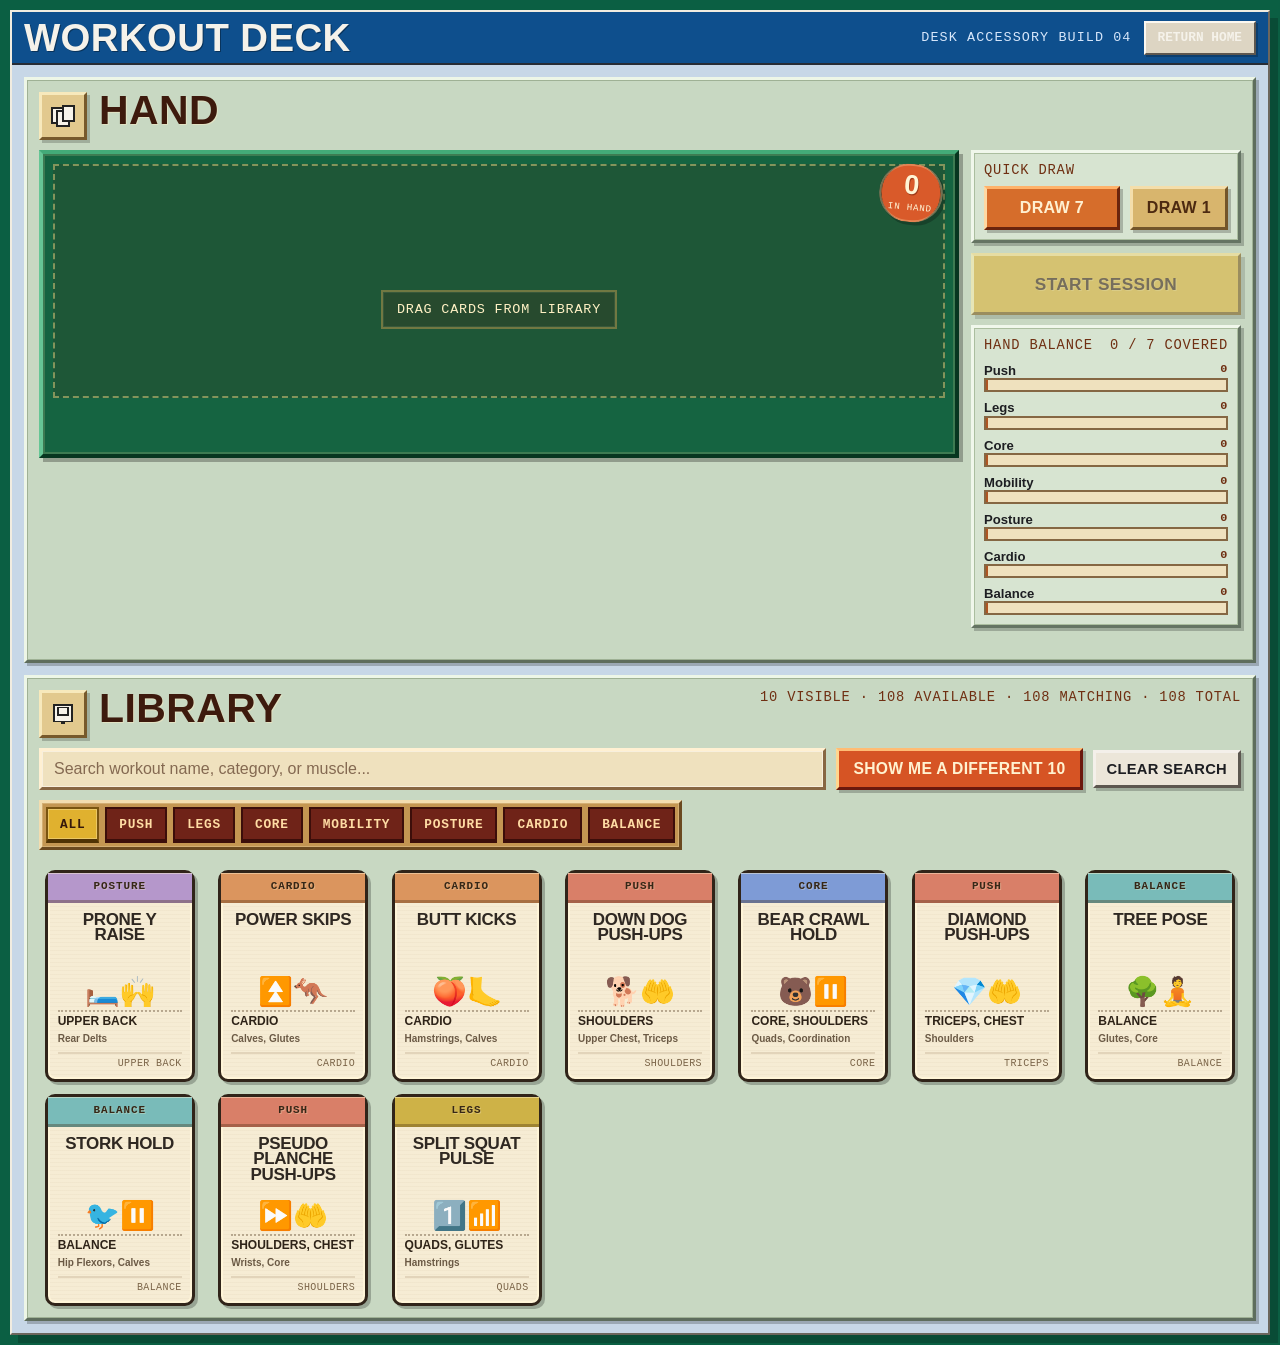
==== index.html @ 5cf84eaf "Uploading progress" ====
<!DOCTYPE html>
<html lang="en">
<head>
<meta charset="UTF-8" />
<meta name="viewport" content="width=device-width, initial-scale=1.0" />
<title>Workout Deck</title>
<link rel="stylesheet" href="styles.css">
</head>
<body>
<div class="app">
  <div class="window">
    <div class="titlebar">
      <div class="title-left">
        <h1>Workout Deck</h1>
      </div>
        <div class="title-right">
        <div class="title-note">desk accessory build 04</div>
        <button id="homeBtn" class="home-btn" type="button">Return home</button>
      </div>
    </div>

    <div class="window-body">
      <section id="builderScreen" class="screen active">
        <div class="stack">
          <div class="panel pad">
            <div class="section-head">
              <div class="header-cluster">
                <div class="icon-tile" aria-hidden="true">
                  <svg viewBox="0 0 32 32">
                    <rect x="4" y="7" width="12" height="16" fill="#f7f3ea" stroke="#222" stroke-width="2"/>
                    <rect x="10" y="11" width="12" height="16" fill="#f7f3ea" stroke="#222" stroke-width="2"/>
                    <rect x="16" y="5" width="12" height="16" fill="#f7f3ea" stroke="#222" stroke-width="2"/>
                  </svg>
                </div>
                <div>
                  <h2 class="section-title">Hand</h2>
                </div>
              </div>
            </div>
            <div class="deck-top-layout">
              <div class="deck-stage" id="deckDropZone">
                <div id="handCountBubble" class="hand-count-bubble" aria-live="polite">
                  <span id="deckMetaChip" class="hand-count-num">0</span>
                  <span class="hand-count-label">In hand</span>
                </div>
                <div class="deck-surface" id="deckSurface"></div>
                <button id="clearDeckBtn" class="classic-btn btn-muted deck-clear-btn">Clear hand</button>
              </div>
              <div class="deck-side">
                <div class="mini-panel">
                  <div class="mono">Quick draw</div>
                  <div class="control-row" style="align-items:stretch">
                    <button id="drawSevenBtn" class="classic-btn btn-random" style="flex:1">Draw 7</button>
                    <button id="drawOneBtn" class="classic-btn btn-alt">Draw 1</button>
                  </div>
                </div>
                <button id="startWorkoutBtn" class="classic-btn btn-start btn-primary-cta">Start session</button>
                <div class="mini-panel balance-panel">
                  <div class="balance-title-row">
                    <div class="mono">Hand balance</div>
                    <div id="handBalanceMeta" class="mono">0 muscles</div>
                  </div>
                  <div id="handBalanceList" class="balance-mini-list"></div>
                </div>
              </div>
            </div>
          </div>
          <div class="panel pad">
            <div class="library-top">
              <div class="section-head">
                <div class="header-cluster">
                  <div class="icon-tile" aria-hidden="true">
                    <svg viewBox="0 0 32 32">
                      <rect x="6" y="6" width="20" height="18" fill="#f7f3ea" stroke="#222" stroke-width="2"/>
                      <rect x="11" y="9" width="10" height="8" fill="none" stroke="#222" stroke-width="2"/>
                      <rect x="14" y="24" width="4" height="3" fill="#222"/>
                    </svg>
                  </div>
                  <div>
                    <h2 class="section-title">Library</h2>
                  </div>
                </div>
                <div class="mono" id="libraryMeta">10 visible · 0 matching · 0 total</div>
              </div>
              <div class="library-controls">
                <div class="search-wrap">
                  <input id="searchInput" class="search-input" type="text" list="librarySuggestions" placeholder="Search workout name, category, or muscle..." />
                  <datalist id="librarySuggestions"></datalist>
                </div>
                <button id="differentTenBtn" class="classic-btn btn-small btn-feature">Show me a different 10</button>
                <button id="clearSearchBtn" class="classic-btn btn-small">Clear search</button>
              </div>
              <div class="filter-strip" id="filterStrip"></div>
              <div id="libraryGrid" class="library-grid"></div>
            </div>
          </div>
        </div>
      </section>

      <section id="workoutScreen" class="screen">
        <div class="workout-grid">
          <div class="workout-top">
            <div class="panel pad timer-panel">
              <div class="mono">Current exercise</div>
              <div id="exerciseTimer" class="big-timer">00:00</div>
              <div id="totalTimerLine" class="small-timer">00:00 + 00:00 = 00:00</div>
            </div>

            <div class="panel pad state-panel">
              <div class="icon-tile" aria-hidden="true">
                <svg viewBox="0 0 32 32">
                  <rect x="3" y="8" width="12" height="16" fill="#f7f3ea" stroke="#222" stroke-width="2"/>
                  <rect x="10" y="6" width="12" height="16" fill="#f7f3ea" stroke="#222" stroke-width="2"/>
                  <rect x="17" y="10" width="12" height="16" fill="#f7f3ea" stroke="#222" stroke-width="2"/>
                </svg>
              </div>
              <div>
                <div class="mono">Table state</div>
                <h2 class="state-title">Watch the hand shrink as you work through it.</h2>
                <div class="copy">Done cards move to the completed pile. Skipped cards stay out of the muscle totals.</div>
              </div>
            </div>

          </div>

          <div class="workout-main">
            <div class="panel pile-box">
              <div>
                <div class="pile-title">Remaining pile</div>
                <div id="remainingMeta" class="pile-sub">0 cards left</div>
              </div>
              <div id="remainingPile" class="mini-pile"></div>
              <div id="remainingList" class="list-note"></div>
            </div>

            <div class="active-shell">
              <div class="active-top">
                <div>
                  <div class="mono" id="cardPosition">Card 1 of 1</div>
                  <h2>In play</h2>
                  <div id="workoutStateCopy" class="copy">Big card front and center, like a card table.</div>
                </div>
                <div class="card-counter" id="workoutStateChip">Running</div>
              </div>
              <div class="active-center" id="activeCardSlot"></div>
              <div class="active-bottom">
                <div class="active-details">
                  <div class="active-detail-card">
                    <div class="active-detail-label">How to do it</div>
                    <div class="active-detail-copy" id="activeHowTo">Use Done when you finish the exercise.</div>
                  </div>
                  <div class="active-detail-card">
                    <div class="active-detail-label">Tip</div>
                    <div class="active-detail-copy" id="activeTip">Skip leaves it out of the final muscle totals.</div>
                  </div>
                </div>
                <div class="active-actions">
                  <div class="auto-panel">
                    <div id="autoCountdown" class="auto-countdown">01:00</div>
                    <button id="autoToggleBtn" class="classic-btn auto-toggle-btn" type="button">Auto off</button>
                    <div class="auto-row">
                      <button id="auto1Btn" class="classic-btn auto-minute-btn" type="button">1 min</button>
                      <button id="auto2Btn" class="classic-btn auto-minute-btn" type="button">2 min</button>
                      <button id="auto3Btn" class="classic-btn auto-minute-btn" type="button">3 min</button>
                    </div>
                    <button id="autoAdd30Btn" class="classic-btn auto-add-btn" type="button">Add 30s</button>
                    <div id="autoMeta" class="auto-meta">Auto off</div>
                  </div>
                  <button id="pauseBtn" class="classic-btn pause-btn" type="button" aria-pressed="true">
                    <span class="pause-switch">
                      <span class="pause-side pause-side-off">Paused</span>
                      <span class="pause-thumb"></span>
                      <span class="pause-side pause-side-on">Playing</span>
                    </span>
                  </button>
                  <button id="doneBtn" class="classic-btn done-btn">Done with this card</button>
                  <div class="active-funfact" id="activeFunFactWrap">
                    <div class="active-funfact-label" id="activeFunFactLabel">Fun fact</div>
                    <div class="active-funfact-copy" id="activeFunFact">A fun fact will show here while a card is active.</div>
                  </div>
                </div>
              </div>
            </div>

            <div class="panel pile-box">
              <div>
                <div class="pile-title">Completed pile</div>
                <div id="doneMeta" class="pile-sub">0 done · 0 skipped</div>
              </div>
              <div id="donePile" class="mini-pile"></div>
              <div id="doneList" class="list-note">Nothing done yet.</div>
            </div>
          </div>

          <div class="workout-bottom">
            <div class="utility-actions">
              <button id="prevBtn" class="classic-btn btn-alt">Previous</button>
              <button id="skipBtn" class="classic-btn btn-alt">Skip this card</button>
            </div>
            <div class="finish-actions">
              <button id="finishBtn" class="classic-btn btn-clear">Finish workout</button>
              <button id="backToDeckBtn" class="classic-btn">Back to hand</button>
            </div>
          </div>
        </div>
      </section>

      <section id="summaryScreen" class="screen">
        <div class="summary-grid">
          <div class="summary-top">
            <div class="summary-felt">
              <div class="pile-title" style="color:#eef5ef">Session hand</div>
              <div id="summaryFan" class="summary-fan"></div>
            </div>
            <div class="stat-stack">
              <div class="stat-box"><div class="stat-label">Total elapsed</div><div id="summaryTime" class="stat-value">00:00</div></div>
              <div class="stat-box"><div class="stat-label">Completed</div><div id="summaryCompleted" class="stat-value">0</div></div>
              <div class="stat-box"><div class="stat-label">Skipped</div><div id="summarySkipped" class="stat-value">0</div></div>
              <button id="backToBuilderBtn" class="classic-btn btn-start">Back to hand builder</button>
            </div>
          </div>

          <div class="summary-bottom">
            <div class="panel pad">
              <div class="section-head">
                <div class="header-cluster">
                  <div class="icon-tile" aria-hidden="true">
                    <svg viewBox="0 0 32 32">
                      <rect x="6" y="7" width="20" height="18" fill="#f7f3ea" stroke="#222" stroke-width="2"/>
                      <rect x="13" y="5" width="6" height="2" fill="#222"/>
                      <circle cx="16" cy="16" r="5" fill="none" stroke="#222" stroke-width="2"/>
                      <line x1="16" y1="16" x2="16" y2="12" stroke="#222" stroke-width="2"/>
                      <line x1="16" y1="16" x2="19" y2="18" stroke="#222" stroke-width="2"/>
                    </svg>
                  </div>
                  <div>
                    <h2 class="section-title" style="font-size:2.2rem">Muscles worked</h2>
                    <div class="copy">Counted from the cards you marked Done.</div>
                  </div>
                </div>
              </div>
              <div id="barList" class="bar-list"></div>
            </div>

            <div class="panel pad">
              <div class="section-head">
                <div>
                  <h2 class="section-title" style="font-size:2.1rem">Next time</h2>
                  <div class="copy">A quick read on what got the most attention and what was neglected.</div>
                </div>
              </div>
              <div id="summaryExerciseList" class="summary-exercise-list"></div>
              <div class="rec-list">
                <div class="rec-card" id="mostWorkedCard"></div>
                <div class="rec-card" id="nextTimeCard"></div>
                <div class="rec-card" id="notesCard"></div>
              </div>
            </div>
          </div>
        </div>
      </section>
    </div>
  </div>
</div>

<div id="infoPopup" class="info-popup hidden" aria-hidden="true">
  <div class="card-info-head">
    <div id="infoPopupTitle" class="card-info-title">Exercise note</div>
    <div id="infoPopupHide" class="classic-btn btn-muted card-info-hide" role="button" tabindex="0">Hide</div>
  </div>
  <div class="card-info-section">
    <div class="card-info-label">How to do it</div>
    <div id="infoPopupHowTo" class="card-info-copy"></div>
  </div>
  <div class="card-info-section">
    <div class="card-info-label">Tip</div>
    <div id="infoPopupTip" class="card-info-copy"></div>
  </div>
  <div class="card-info-section">
    <div class="card-info-label">Couplet</div>
    <div id="infoPopupCouplet" class="card-info-copy card-info-couplet"></div>
  </div>
</div>

<script src="exercises.js"></script>
<script src="app.js"></script>
</body>
</html>
---- styles.css ----
:root{
  --desk:#0b5f43;
  --window:#c7d7e7;
  --window-dark:#9caec0;
  --panel:#d8e4d4;
  --paper:#f3eedf;
  --ink:#1d1e22;
  --muted:#4f4a43;
  --line:#736d63;
  --shadow:#2f2b26;
  --felt:#167446;
  --felt-dark:#0f5935;
  --push:#d97f68;
  --legs:#ceb247;
  --core:#7e9bd6;
  --mobility:#8bbf82;
  --posture:#b597cb;
  --cardio:#db955e;
  --balance:#79bbb9;
  --good:#aac79d;
  --warn:#d8c95c;
  --danger:#c99e92;
  --soft:#d4c8b2;
  --tile:#c3bcad;
  --display:"Impact","Haettenschweiler","Arial Narrow Bold","Arial Black",sans-serif;
  --body:"Tahoma","MS Sans Serif","Geneva","Verdana",sans-serif;
  --mono:"Courier New","Lucida Console","Monaco",monospace;
}
*{box-sizing:border-box}
html,body{height:100%}
body{
  margin:0;
  color:var(--ink);
  font-family:var(--body);
  background-color:var(--desk);
}
button,input{font:inherit;color:inherit}
button{cursor:pointer}
.app{padding:10px;min-height:100%}
.window{
  min-height:calc(100vh - 20px);
  background:var(--window);
  border:2px solid;
  border-color:#f1ece0 #6c665d #6c665d #f1ece0;
  box-shadow:8px 8px 0 rgba(0,0,0,.2), inset 0 0 0 1px #a09889;
  display:flex;flex-direction:column;
}
.window.is-paused-tone{
  filter:saturate(.55) brightness(.93);
}
.titlebar{
  min-height:52px;
  background:#0e4f8d;
  color:#f5f2ea;
  border-bottom:2px solid #272c35;
  display:flex;align-items:center;justify-content:space-between;gap:14px;
  padding:8px 12px;
}
.title-left,.title-right{display:flex;align-items:center;gap:12px;min-width:0}
.titlebar h1{
  margin:0;
  font-family:var(--display);
  font-size:clamp(1.9rem,3vw,2.45rem);
  letter-spacing:.01em;
  line-height:.92;
  text-transform:uppercase;
  text-shadow:1px 1px 0 rgba(0,0,0,.35);
}
.title-note{
  font-family:var(--mono);
  color:#d7e7fb;
  font-size:.84rem;
  letter-spacing:.08em;
  white-space:nowrap;
  text-transform:uppercase;
}
.home-btn{
  min-height:34px;
  padding:6px 12px;
  background:#ddd5c3;
  border:2px solid;
  border-color:#fbf8f1 #5d574f #5d574f #fbf8f1;
  box-shadow:2px 2px 0 rgba(0,0,0,.22);
  font-family:var(--mono);
  text-transform:uppercase;
  font-size:.8rem;
  font-weight:700;
  border-radius:0;
}
.home-btn:hover{transform:translate(-1px,-1px)}
.window-body{
  flex:1;
  overflow:auto;
  overflow-x:hidden;
  padding:12px;
  background:var(--window);
}
.screen{display:none}
.screen.active{display:block}
.panel{
  background:var(--panel);
  border:2px solid;
  border-color:#f2eee6 #817a70 #817a70 #f2eee6;
  box-shadow:2px 2px 0 rgba(0,0,0,.14), inset 0 0 0 1px #cbc3b3;
}
.pad{padding:12px}
.stack{display:grid;gap:12px}
.section-head{display:flex;justify-content:space-between;align-items:flex-start;gap:10px;flex-wrap:wrap}
.header-cluster{display:flex;gap:12px;align-items:flex-start}
.icon-tile{
  width:48px;height:48px;flex:0 0 48px;background:var(--tile);
  border:2px solid;border-color:#f4f0ea #6a645b #6a645b #f4f0ea;
  box-shadow:2px 2px 0 rgba(0,0,0,.14);display:grid;place-items:center
}
.icon-tile svg{width:30px;height:30px;shape-rendering:crispEdges}
.section-title{
  margin:0;
  font-family:var(--display);
  font-size:clamp(2rem,3.2vw,3rem);
  letter-spacing:.01em;
  line-height:.92;
  text-transform:uppercase;
}
.copy{color:var(--muted);line-height:1.35}
.mono{font-family:var(--mono);text-transform:uppercase;letter-spacing:.06em;font-size:.86rem;color:#4d4941}
.status-row{display:flex;gap:8px;flex-wrap:wrap}
.status-chip{
  background:#eee7d9;
  border:2px solid #7f786d;
  padding:4px 9px;
  font-family:var(--mono);
  font-size:.8rem;
  text-transform:uppercase
}
.deck-top-layout{display:grid;grid-template-columns:minmax(0,1fr) 270px;gap:12px;align-items:start;margin-top:10px}
.deck-stage{
  background:var(--felt);
  border:2px solid #0e663c;
  min-height:304px;
  padding:10px 10px 56px;
  position:relative;
  overflow:hidden;
  box-shadow:inset 0 0 0 2px rgba(0,0,0,.14);
}
.deck-surface{position:relative;min-height:234px;height:234px}
.hand-count-bubble{
  position:absolute;
  top:10px;
  right:12px;
  z-index:18;
  min-width:58px;
  min-height:58px;
  padding:8px 10px;
  display:grid;
  place-items:center;
  border-radius:999px;
  background:
    radial-gradient(circle at center, #d95a2a 0 68%, transparent 69%),
    conic-gradient(#ffe38d calc(var(--fill, 0) * 1turn), rgba(101,25,21,.36) 0);
  box-shadow:3px 3px 0 rgba(0,0,0,.24), inset 0 0 0 2px rgba(255,239,191,.28);
  color:#fff4d5;
  text-align:center;
  transform:rotate(5deg);
}
.hand-count-num{
  display:block;
  font-family:var(--display);
  font-size:1.7rem;
  line-height:.9;
  font-weight:900;
  text-shadow:1px 1px 0 rgba(88,21,7,.45);
}
.hand-count-label{
  display:block;
  margin-top:2px;
  font-family:var(--mono);
  font-size:.58rem;
  line-height:1.05;
  letter-spacing:.08em;
  text-transform:uppercase;
}
.deck-clear-btn{
  position:absolute;
  left:10px;
  bottom:10px;
  z-index:20;
  min-height:28px;
  padding:5px 8px;
  font-size:.74rem;
}
.deck-empty{
  position:absolute;inset:0;display:grid;place-items:center;text-align:center;
  color:#eef6ef;background:rgba(255,255,255,.05);border:2px dashed rgba(255,255,255,.25)
}
.deck-empty-copy{
  margin-top:56px;
  padding:10px 14px;
  font-family:var(--mono);
  font-size:.84rem;
  letter-spacing:.06em;
  text-transform:uppercase;
  color:#fff1c5;
  background:rgba(72,31,15,.22);
  border:2px solid rgba(255,207,107,.34);
  box-shadow:inset 0 0 0 1px rgba(255,244,205,.08);
}
.deck-side{
  display:grid;
  gap:10px;
  align-content:start;
  min-height:220px;
  grid-template-rows:auto auto auto 1fr auto;
}
.mini-panel{
  background:#e8e1d3;
  border:2px solid;
  border-color:#f2efe8 #8b857b #8b857b #f2efe8;
  padding:10px;
  display:grid;
  gap:8px
}
.control-row{display:flex;gap:10px;align-items:center;flex-wrap:wrap}
.input-number,.search-input{
  min-height:42px;
  background:#f1ece0;
  border:2px solid #91897b;
  box-shadow:inset 1px 1px 0 rgba(255,255,255,.9);
  padding:9px 12px;
  border-radius:0;
}
.input-number{width:82px;text-align:center;font-size:1.5rem;font-weight:900}
.search-input{width:100%}
.classic-btn{
  min-height:42px;
  padding:10px 14px;
  background:#ece6d9;
  border:2px solid;
  border-color:#f4f0ea #5c574f #5c574f #f4f0ea;
  border-radius:0;
  box-shadow:2px 2px 0 rgba(0,0,0,.18);
  font-weight:800;
  text-transform:uppercase;
  letter-spacing:.02em;
}
.classic-btn:hover{transform:translate(-1px,-1px);box-shadow:3px 3px 0 rgba(0,0,0,.2)}
.classic-btn:active{transform:translate(1px,1px);box-shadow:1px 1px 0 rgba(0,0,0,.14)}
.classic-btn:disabled{opacity:.55;cursor:not-allowed;transform:none;box-shadow:2px 2px 0 rgba(0,0,0,.12)}
.btn-random{background:var(--warn)}
.btn-clear{background:var(--danger)}
.btn-start{background:var(--good)}
.btn-alt{background:#efe8d8}
.btn-small{min-height:36px;padding:8px 11px;font-size:.92rem}
.btn-primary-cta{
  background:#c8da84;
  box-shadow:4px 4px 0 rgba(0,0,0,.24);
  font-size:1.08rem;
  min-height:62px;
  padding:14px 16px;
}
.btn-primary-cta:hover{box-shadow:5px 5px 0 rgba(0,0,0,.26)}
.btn-muted{
  background:#ddd6c7;
  color:#4f4a43;
  box-shadow:1px 1px 0 rgba(0,0,0,.12);
  min-height:34px;
  padding:7px 10px;
  font-size:.82rem;
  justify-self:start;
}
.btn-muted:hover{box-shadow:2px 2px 0 rgba(0,0,0,.16)}
.btn-feature{
  background:#d8c95c;
  box-shadow:3px 3px 0 rgba(0,0,0,.2);
  font-size:.98rem;
  padding:9px 14px;
}
.btn-feature:hover{box-shadow:4px 4px 0 rgba(0,0,0,.22)}
.micro-note{padding:10px;background:#efe8da;border:2px dashed #8a8478;line-height:1.4;font-size:.92rem}
.balance-panel{gap:10px}
.balance-title-row{
  display:flex;
  justify-content:space-between;
  align-items:baseline;
  gap:8px;
}
.balance-mini-list{display:grid;gap:8px}
.balance-mini-row{display:grid;gap:3px}
.balance-mini-head{
  display:flex;
  justify-content:space-between;
  gap:8px;
  font-size:.82rem;
  font-weight:800;
  line-height:1.15;
}
.balance-mini-row.balance-active .balance-mini-head{color:#1f4e8c}
.balance-mini-row.balance-active .balance-mini-track{
  box-shadow:inset 0 0 0 1px rgba(255,255,255,.35), 0 0 0 2px rgba(122,164,219,.35);
}
.balance-mini-btn{
  all:unset;
  display:block;
  cursor:pointer;
}
.balance-mini-btn:focus-visible{
  outline:2px dashed #222;
  outline-offset:3px;
}
.balance-mini-head .mono{font-size:.74rem}
.balance-mini-track{
  height:14px;
  background:#efe8db;
  border:2px solid #757067;
  overflow:hidden;
}
.balance-mini-fill{
  height:100%;
  background:#7aa4db;
  border-right:2px solid rgba(0,0,0,.2);
}
.balance-empty{
  background:#efe8da;
  border:2px dashed #8d877d;
  padding:10px;
  line-height:1.35;
  font-size:.88rem;
}
.library-top{display:grid;gap:10px}
.library-controls{display:grid;grid-template-columns:minmax(240px,1fr) auto auto;gap:10px;align-items:center}
.filter-strip{
  display:inline-flex;
  gap:6px;
  flex-wrap:wrap;
  padding:4px;
  background:#d6cfbf;
  border:2px solid;
  border-color:#f2eee6 #817a70 #817a70 #f2eee6;
  align-self:flex-start;
  justify-self:start;
  width:fit-content;
  max-width:100%;
}
.filter-chip{
  min-height:34px;
  border:1px solid #6d675e;
  border-bottom-width:3px;
  background:#c9c1b0;
  padding:6px 12px 5px;
  border-radius:0;
  font-weight:800;
  font-family:var(--mono);
  font-size:.8rem;
  letter-spacing:.06em;
  text-transform:uppercase;
  box-shadow:none;
}
.filter-chip:hover{
  background:#d6cebd;
  transform:translateY(-1px);
}
.filter-chip.active{
  background:#f0e26a;
  border-color:#5c564d;
  border-bottom-color:#2d2a25;
  box-shadow:inset 0 0 0 1px rgba(255,255,255,.28);
}
.library-grid{margin-top:10px;display:grid;grid-template-columns:repeat(auto-fit,minmax(150px,1fr));gap:12px;justify-items:center;align-items:start}
.card-button{all:unset;display:block;cursor:pointer;touch-action:none;user-select:none;-webkit-user-select:none}
.card-button:focus-visible,.deck-card:focus-visible{outline:3px dashed #222;outline-offset:3px}
.card-wrap{position:relative;width:150px;min-width:150px}
.card{
  width:150px;
  height:212px;
  border:3px solid #302419;
  border-radius:10px;
  background:#f6ecd4;
  background-image:
    linear-gradient(to bottom, rgba(255,255,255,.3), rgba(255,255,255,0) 28px),
    repeating-linear-gradient(0deg, rgba(120,82,36,.035), rgba(120,82,36,.035) 1px, transparent 1px, transparent 4px);
  overflow:visible;
  box-shadow:4px 4px 0 rgba(0,0,0,.24), inset 0 0 0 2px #fff6df, inset 0 -10px 0 rgba(145,109,52,.05);
  display:flex;
  flex-direction:column;
  position:relative;
  pointer-events:none;
}
.card.large{width:188px;height:272px}
.deck-card .card-remove-toggle,
.deck-card .card-info-toggle,
.card-button .card-info-toggle,
.card-button .card-add-toggle{
  opacity:0;
  visibility:hidden;
  transition:opacity .12s ease;
}
.deck-card.is-focused .card-remove-toggle,
.deck-card.is-focused .card-info-toggle,
.card-button.is-focused .card-info-toggle,
.card-button.is-focused .card-add-toggle{
  opacity:1;
  visibility:visible;
}
.card-button.is-focused .card{
  box-shadow:0 0 0 3px rgba(240,226,106,.7), 6px 6px 0 rgba(0,0,0,.26), inset 0 0 0 2px #f8f3e8;
}
.card-remove-toggle{
  position:absolute;
  top:6px;
  left:6px;
  width:22px;
  height:22px;
  border:2px solid #6c2317;
  background:#d86539;
  box-shadow:2px 2px 0 rgba(0,0,0,.2);
  font-family:var(--mono);
  font-size:12px;
  font-weight:700;
  line-height:1;
  display:grid;
  place-items:center;
  z-index:4;
  pointer-events:auto;
  cursor:pointer;
}
.card.large .card-remove-toggle{
  width:26px;
  height:26px;
  font-size:14px;
}
.card-remove-toggle:hover{background:#e17345}
.card-info-toggle{
  position:absolute;
  top:6px;
  right:6px;
  width:22px;
  height:22px;
  border:2px solid #78510f;
  background:#e4b94d;
  box-shadow:2px 2px 0 rgba(0,0,0,.2);
  font-family:var(--mono);
  font-size:12px;
  font-weight:700;
  line-height:1;
  display:grid;
  place-items:center;
  z-index:4;
  pointer-events:auto;
  cursor:help;
}
.card.large .card-info-toggle{
  width:26px;
  height:26px;
  font-size:14px;
}
.card-info-toggle:hover{background:#efc863}
.card-add-toggle{
  position:absolute;
  left:50%;
  top:50%;
  width:60px;
  height:60px;
  border:3px solid #6c2317;
  background:#d65424;
  color:#fff1d4;
  box-shadow:4px 4px 0 rgba(0,0,0,.24);
  transform:translate(-50%,-50%);
  font-family:var(--display);
  font-size:34px;
  font-weight:900;
  line-height:1;
  display:grid;
  place-items:center;
  z-index:4;
  pointer-events:auto;
  cursor:pointer;
}
.card-add-toggle:hover{background:#e2612d}
.card.large .card-add-toggle{
  width:72px;
  height:72px;
  font-size:40px;
}
.card-info-head{
  display:flex;
  justify-content:space-between;
  align-items:center;
  gap:8px;
}
.card-info-title{
  font-family:var(--mono);
  font-size:11px;
  font-weight:700;
  text-transform:uppercase;
  letter-spacing:.06em;
}
.card.large .card-info-title{font-size:12px}
.card-info-hide{
  min-height:24px;
  padding:4px 7px;
  font-size:.74rem;
}
.info-popup{
  position:fixed;
  width:min(320px, calc(100vw - 24px));
  max-height:min(420px, calc(100vh - 24px));
  background:#f2ecde;
  border:2px solid #5f584e;
  box-shadow:5px 5px 0 rgba(0,0,0,.26);
  padding:12px;
  z-index:80;
  display:grid;
  gap:8px;
  overflow:auto;
}
.info-popup.hidden{display:none}
.card-info-section{display:grid;gap:2px}
.card-info-label{
  font-family:var(--mono);
  font-size:10px;
  text-transform:uppercase;
  color:#5a544b;
}
.card-info-copy{
  font-size:11px;
  line-height:1.3;
  color:#2d2a25;
}
.card.large .card-info-copy{font-size:12px}
.card-info-couplet{
  margin-top:auto;
  padding-top:4px;
  border-top:2px dotted #8a8175;
  font-size:11px;
  line-height:1.3;
  font-style:italic;
}
.card.large .card-info-couplet{font-size:12px}
.card .topband{
  height:30px;
  padding:0 34px;
  display:flex;
  align-items:center;
  justify-content:center;
  background:var(--accent);
  border-bottom:3px solid rgba(65,40,14,.34);
  box-shadow:inset 0 1px 0 rgba(255,245,212,.45);
}
.card.large .topband{height:34px;padding-right:42px;padding-left:42px}
.card .topband-label{
  display:block;
  max-width:100%;
  overflow:hidden;
  text-overflow:ellipsis;
  white-space:nowrap;
  text-align:center;
  font-family:var(--mono);
  font-size:11px;
  text-transform:uppercase;
  font-weight:700;
  letter-spacing:.08em;
  line-height:1;
  color:#362717;
  text-shadow:1px 1px 0 rgba(255,242,205,.3);
}
.card.large .topband-label{
  font-size:13px;
  letter-spacing:.09em;
}
.card .body{
  flex:1;
  padding:9px 10px 10px;
  display:flex;
  flex-direction:column;
  gap:4px;
}
.card .card-icon{
  align-self:center;
  display:block;
  margin-top:0;
  font-size:28px;
  line-height:1;
  text-align:center;
}
.card.large .card-icon{
  font-size:34px;
}
.card .name{
  font-family:var(--display);
  font-weight:900;
  letter-spacing:-.02em;
  line-height:.9;
  font-size:17px;
  min-height:62px;
  color:#2f2822;
  text-align:center;
  text-transform:uppercase
}
.card.large .name{font-size:1.92rem;min-height:102px}
.card .muscle-groups{
  display:grid;
  gap:5px;
  padding-top:3px;
  border-top:2px dotted rgba(110,88,63,.45);
}
.card .primary-muscles{
  font-size:12px;
  font-weight:900;
  line-height:1.12;
  color:#2e2318;
  text-transform:uppercase;
}
.card .secondary-muscles{
  font-size:10px;
  font-weight:700;
  line-height:1.22;
  color:#6b5a45;
}
.card.large .muscle-groups{gap:8px}
.card.large .primary-muscles{font-size:15px}
.card.large .secondary-muscles{font-size:12px}
.card .footer-note{
  margin-top:auto;
  display:flex;
  justify-content:flex-end;
  align-items:flex-end;
  gap:8px;
  padding-top:4px;
  border-top:2px solid rgba(120,91,49,.16);
}
.card .footer-note .tiny{
  font-family:var(--mono);
  font-size:10px;
  color:#7a6448;
  letter-spacing:.04em;
  text-transform:uppercase;
}
.card-button:hover .card{transform:translate(-1px,-1px)}
.card-button.in-deck .card{box-shadow:0 0 0 3px rgba(240,226,106,.55),4px 4px 0 rgba(0,0,0,.24)}
.card-button.dragging{opacity:.55}
[data-category="push"]{--accent:var(--push)}
[data-category="legs"]{--accent:var(--legs)}
[data-category="core"]{--accent:var(--core)}
[data-category="mobility"]{--accent:var(--mobility)}
[data-category="posture"]{--accent:var(--posture)}
[data-category="cardio"]{--accent:var(--cardio)}
[data-category="balance"]{--accent:var(--balance)}
.deck-card{all:unset;position:absolute;top:8px;cursor:grab;display:block;transform-origin:top left;touch-action:none;user-select:none;-webkit-user-select:none}
.deck-card.is-focused .card{
  box-shadow:0 0 0 3px rgba(240,226,106,.7), 6px 6px 0 rgba(0,0,0,.26), inset 0 0 0 2px #f8f3e8;
}
.deck-card.balance-hit .card{
  box-shadow:0 0 0 3px rgba(122,164,219,.82), 5px 5px 0 rgba(0,0,0,.24), inset 0 0 0 2px #f8f3e8;
}
.deck-card.balance-hit .primary-muscles{
  color:#153f73;
}
.deck-card.balance-hit .secondary-muscles{
  color:#305f97;
}
.deck-card.drag-over .card{box-shadow:0 0 0 3px rgba(255,255,255,.75),4px 4px 0 rgba(0,0,0,.24)}
.deck-stage.drag-over{box-shadow:inset 0 0 0 2px rgba(0,0,0,.14), 0 0 0 3px rgba(240,226,106,.45)}
.card-button.dragging,.deck-card.dragging{opacity:.45}
.drag-ghost{
  position:fixed !important;
  margin:0 !important;
  z-index:200;
  pointer-events:none !important;
  opacity:.92;
}
.workout-grid{display:grid;gap:12px}
.workout-top{display:grid;grid-template-columns:250px minmax(0,1fr);gap:12px;align-items:stretch}
.timer-panel{display:grid;gap:6px}
.big-timer{font-family:var(--display);font-size:clamp(3.8rem,8vw,5.9rem);line-height:.82;font-weight:900;letter-spacing:-.08em}
.small-timer{font-family:var(--mono);font-size:.98rem}
.state-panel{display:grid;grid-template-columns:76px minmax(0,1fr);gap:12px;align-items:center}
.state-title{font-family:var(--display);font-size:clamp(1.6rem,3vw,2.3rem);line-height:.95;letter-spacing:-.06em;font-weight:900;margin:0}
.pause-panel{display:grid}
.pause-btn{width:100%;min-height:100%;background:#e4df71;border-radius:0;font-size:1.02rem}
.workout-main{display:grid;grid-template-columns:170px minmax(0,1fr) 170px;gap:12px;align-items:stretch}
.pile-box{padding:10px;min-height:440px;display:grid;align-content:start;gap:10px}
.pile-title{font-family:var(--mono);text-transform:uppercase;font-size:.86rem;letter-spacing:.06em}
.pile-sub{font-size:.95rem;color:#4f4b44}
.mini-pile{position:relative;height:220px}
.mini-card{position:absolute}
.mini-card .card{transform:scale(.72);transform-origin:top left}
.list-note{margin-top:auto;font-size:.9rem;line-height:1.45;color:#4e4a44}
.active-shell{
  background:var(--felt);
  border:2px solid #0e663c;
  min-height:440px;
  padding:14px;
  display:grid;
  grid-template-rows:auto 1fr auto;
  gap:10px;
  box-shadow:inset 0 0 0 2px rgba(0,0,0,.14);
}
.active-top{display:flex;justify-content:space-between;align-items:flex-start;gap:10px}
.active-top h2{margin:0;color:#eef5ef;font-family:var(--display);font-weight:900;font-size:clamp(1.9rem,3vw,2.8rem);letter-spacing:.01em;line-height:.9;text-transform:uppercase}
.active-top .copy{color:#e2efe4}
.active-center{display:grid;place-items:center;min-height:228px}
.active-funfact{
  width:min(100%, 280px);
  padding:0 2px 0 16px;
  text-align:right;
  display:grid;
  align-content:start;
}
.active-funfact-label{
  font-family:var(--mono);
  font-size:.68rem;
  letter-spacing:.1em;
  text-transform:uppercase;
  color:#f2c56a;
  margin-bottom:3px;
  opacity:.82;
}
.active-funfact-copy{
  color:#f5e3b2;
  font-size:.82rem;
  line-height:1.4;
  font-style:italic;
  opacity:.92;
}
.active-bottom{display:grid;grid-template-columns:minmax(0,1fr) 280px;align-items:start;gap:14px}
.active-details{display:grid;gap:8px;justify-items:stretch;width:100%}
.active-actions{display:grid;justify-items:stretch;gap:10px;width:280px}
.auto-panel{
  display:grid;
  gap:8px;
  background:rgba(72,31,15,.26);
  border:2px solid rgba(255,207,107,.3);
  box-shadow:inset 0 0 0 1px rgba(255,244,205,.08);
  padding:10px;
}
.auto-countdown{
  background:#4b120f;
  color:#ffe08b;
  border:3px solid;
  border-color:#d4944f #1f0604 #1f0604 #f2bc70;
  box-shadow:2px 2px 0 rgba(0,0,0,.24);
  font-family:var(--display);
  font-size:1.7rem;
  line-height:.9;
  font-weight:900;
  letter-spacing:-.05em;
  text-align:center;
  padding:8px 10px 6px;
  text-shadow:2px 2px 0 #8f3f19;
}
.auto-row{
  display:grid;
  grid-template-columns:repeat(3, 1fr);
  gap:6px;
}
.auto-toggle-btn,
.auto-minute-btn,
.auto-add-btn{
  min-width:0;
  width:100%;
}
.auto-toggle-btn{
  background:#6f2318;
  color:#ffdca4;
  border-width:3px;
  border-color:#d48f57 #220805 #220805 #f0b972;
}
.auto-toggle-btn.is-on{
  background:#e0b12f;
  color:#34180b;
  border-color:#ffe28a #76500f #76500f #fff0ae;
}
.auto-minute-btn,
.auto-add-btn{
  background:#d8b56d;
  color:#4d2a11;
  border-width:3px;
  border-color:#f4deab #73552a #73552a #f4deab;
  min-height:40px;
  padding:8px 10px;
  font-size:.88rem;
}
.auto-minute-btn.active{
  background:#efc54a;
  color:#34180b;
}
.auto-add-btn:disabled{
  opacity:.55;
  cursor:not-allowed;
}
.auto-meta{
  font-family:var(--mono);
  font-size:.7rem;
  line-height:1.35;
  text-transform:uppercase;
  letter-spacing:.06em;
  color:#f3d79c;
  text-align:center;
}
.active-detail-card{
  width:100%;
  min-height:168px;
  background:rgba(72,31,15,.32);
  border:2px solid rgba(255,207,107,.38);
  box-shadow:inset 0 0 0 1px rgba(255,244,205,.08);
  padding:10px 12px;
  text-align:center;
}
.active-detail-label{
  font-family:var(--mono);
  font-size:.76rem;
  letter-spacing:.08em;
  text-transform:uppercase;
  color:#ffd780;
  margin-bottom:4px;
}
.active-detail-copy{
  color:#fff1c5;
  line-height:1.4;
}
.card-counter{background:#efe8da;border:2px solid #8d877d;padding:5px 10px;font-family:var(--mono);text-transform:uppercase;font-size:.84rem}
.done-btn{background:#f0e15d;min-width:232px;min-height:60px;font-size:1.1rem}
.workout-bottom{display:flex;justify-content:space-between;gap:12px;flex-wrap:wrap}
.utility-actions,.finish-actions{display:flex;gap:8px;flex-wrap:wrap}
.utility-actions .classic-btn,.finish-actions .classic-btn{min-height:38px;padding:8px 12px;font-size:.94rem;box-shadow:2px 2px 0 rgba(0,0,0,.18)}
#builderScreen .panel{
  background:#c8d8c2;
  border-width:3px;
  border-color:#edf6e7 #5e6d5d #5e6d5d #edf6e7;
  box-shadow:3px 3px 0 rgba(0,0,0,.22), inset 0 0 0 1px #9fb195;
}
#builderScreen .icon-tile{
  background:#e2c98e;
  border-width:3px;
  border-color:#f7e9bc #77592c #77592c #f7e9bc;
  box-shadow:3px 3px 0 rgba(0,0,0,.2);
}
#builderScreen .section-title{
  color:#3d1a0d;
  text-shadow:1px 1px 0 rgba(255,240,197,.45);
}
#builderScreen .mono{
  color:#6f2f12;
}
#builderScreen .status-chip{
  background:#4b120f;
  color:#ffd579;
  border:3px solid;
  border-color:#d4944f #1f0604 #1f0604 #f2bc70;
  box-shadow:2px 2px 0 rgba(0,0,0,.2);
}
#builderScreen .deck-stage{
  background:#156441;
  border:4px solid;
  border-color:#43aa78 #073620 #073620 #66c695;
  box-shadow:4px 4px 0 rgba(0,0,0,.28), inset 0 0 0 2px rgba(241,226,162,.18);
}
#builderScreen .deck-empty{
  color:#fff1c5;
  background:rgba(72,31,15,.18);
  border:2px dashed rgba(255,223,136,.45);
}
#builderScreen .deck-side .mini-panel,
#builderScreen .balance-panel{
  background:#d7e4d1;
  border-width:3px;
  border-color:#f0f7eb #657463 #657463 #f0f7eb;
  box-shadow:3px 3px 0 rgba(0,0,0,.22), inset 0 0 0 1px #abbe9f;
}
#builderScreen .search-input{
  background:#efe1be;
  border:3px solid;
  border-color:#fff0d2 #876642 #876642 #fff0d2;
  box-shadow:inset 0 0 0 1px #f8efdd;
  color:#3d2718;
}
#builderScreen .search-input::placeholder{
  color:#846951;
}
#builderScreen .classic-btn{
  border-width:3px;
  box-shadow:3px 3px 0 rgba(0,0,0,.22);
}
#builderScreen .btn-random{
  background:#d66d2b;
  color:#fff0d1;
  border-color:#ffb36b #6a240d #6a240d #ffd8a2;
}
#builderScreen .btn-alt{
  background:#d8b56d;
  color:#4d2a11;
  border-color:#f4deab #73552a #73552a #f4deab;
}
#builderScreen .btn-primary-cta{
  background:#e0b12f;
  color:#34180b;
  border-color:#ffe28a #76500f #76500f #fff0ae;
  box-shadow:4px 4px 0 rgba(0,0,0,.24);
  text-shadow:1px 1px 0 rgba(255,242,187,.3);
}
#builderScreen .btn-muted{
  background:#8d2117;
  color:#ffe8c0;
  border-color:#db7b61 #3f0b06 #3f0b06 #f2a28c;
  box-shadow:2px 2px 0 rgba(0,0,0,.2);
}
#builderScreen .btn-feature{
  background:#d65424;
  color:#fff2d0;
  border-color:#ffbc74 #6b180d #6b180d #ffd68f;
}
#builderScreen .filter-strip{
  background:#c49652;
  border-width:3px;
  border-color:#f3ddb0 #6b491f #6b491f #f3ddb0;
  box-shadow:inset 0 0 0 1px rgba(255,241,207,.26);
}
#builderScreen .filter-chip{
  min-height:36px;
  background:#6f2318;
  color:#ffdca4;
  border:2px solid #3c0e0a;
  border-bottom-width:4px;
}
#builderScreen .filter-chip:hover{
  background:#822a1d;
}
#builderScreen .filter-chip.active{
  background:#e0b12f;
  color:#35180b;
  border-color:#7a5410;
  border-bottom-color:#4f3204;
  box-shadow:inset 0 0 0 1px rgba(255,241,201,.35);
}
#builderScreen .balance-mini-track{
  background:#efe1be;
  border:2px solid #856743;
}
#builderScreen .balance-mini-fill{
  background:#d66d2b;
  border-right:2px solid rgba(93,33,15,.32);
}
#builderScreen .balance-mini-row.balance-active .balance-mini-head{
  color:#7c240f;
}
#builderScreen .balance-mini-row.balance-active .balance-mini-track{
  box-shadow:inset 0 0 0 1px rgba(255,241,201,.34), 0 0 0 2px rgba(224,177,47,.36);
}
#builderScreen .card{
  border-radius:10px;
  box-shadow:3px 3px 0 rgba(0,0,0,.24), inset 0 0 0 2px #fff5d8;
}
#builderScreen .card .topband{
  border-bottom-width:3px;
}
#builderScreen .card-button.is-focused .card,
#builderScreen .deck-card.is-focused .card{
  box-shadow:0 0 0 3px rgba(255,214,111,.75), 5px 5px 0 rgba(0,0,0,.26), inset 0 0 0 2px #fff5d8;
}
#builderScreen .deck-card.is-focused{
  margin-top:-8px;
}
#builderScreen .deck-card.balance-hit .card{
  box-shadow:0 0 0 3px rgba(214,109,43,.78), 5px 5px 0 rgba(0,0,0,.24), inset 0 0 0 2px #fff5d8;
}
#builderScreen .note-box,
#builderScreen .balance-empty{
  background:#efe1be;
  border:2px solid #856743;
  box-shadow:inset 0 0 0 1px #f8efdd;
  color:#523a27;
}
#workoutScreen .panel{
  background:#d8c8aa;
  border-width:3px;
  border-color:#f5ead6 #665947 #665947 #f5ead6;
  box-shadow:3px 3px 0 rgba(0,0,0,.22), inset 0 0 0 1px #b89e72;
}
#workoutScreen .timer-panel,
#workoutScreen .state-panel,
#workoutScreen .pile-box{
  background:#dbc79f;
}
#workoutScreen .timer-panel{
  background:#3a1612;
  border-color:#8d6243 #120705 #120705 #d39a55;
  box-shadow:3px 3px 0 rgba(0,0,0,.3), inset 0 0 0 1px #7d4424;
}
#workoutScreen .timer-panel .mono,
#workoutScreen .timer-panel .small-timer{
  color:#ffd06b;
}
#workoutScreen .big-timer{
  color:#ffe08b;
  text-shadow:2px 2px 0 #8f3f19;
  letter-spacing:-.05em;
}
#workoutScreen .state-panel{
  background:#d8b56d;
  border-color:#f4deab #73552a #73552a #f4deab;
  box-shadow:3px 3px 0 rgba(0,0,0,.24), inset 0 0 0 1px #b97f28;
}
#workoutScreen .state-panel .mono{
  color:#6f2f12;
}
#workoutScreen .state-title{
  color:#34170d;
  text-shadow:1px 1px 0 rgba(255,238,197,.45);
}
#workoutScreen .state-panel .copy{
  color:#4f3422;
}
#workoutScreen .pause-btn{
  background:#566254;
  color:#eef2ea;
  border-width:3px;
  border-color:#d3d8d0 #313831 #313831 #eef2ea;
  box-shadow:3px 3px 0 rgba(0,0,0,.24);
  min-width:0;
  min-height:68px;
  padding:10px 12px;
  width:100%;
  display:flex;
  align-items:center;
  justify-content:center;
}
#workoutScreen .pause-btn:hover{background:#657161}
#workoutScreen .pause-btn.is-running{
  background:#1f6a37;
  border-color:#a7ddb4 #154324 #154324 #d8f2de;
}
#workoutScreen .pause-btn.is-paused{
  background:#6b7568;
  border-color:#d7ddd3 #364034 #364034 #eef2ea;
}
.pause-switch{
  position:relative;
  width:100%;
  height:42px;
  display:grid;
  grid-template-columns:1fr 1fr;
  align-items:center;
  padding:0 12px;
  border:2px solid rgba(255,255,255,.14);
  box-shadow:inset 0 0 0 1px rgba(0,0,0,.18);
  overflow:hidden;
}
.pause-side{
  position:relative;
  z-index:2;
  font-family:var(--mono);
  font-size:.72rem;
  letter-spacing:.1em;
  text-transform:uppercase;
  text-align:center;
  transition:color .12s ease, opacity .12s ease;
}
.pause-thumb{
  position:absolute;
  top:3px;
  left:3px;
  width:calc(50% - 2px);
  height:34px;
  background:#d2d8cf;
  border:2px solid;
  border-color:#eef2ea #596358 #596358 #f8faf7;
  box-shadow:2px 2px 0 rgba(0,0,0,.18), inset 0 0 0 1px rgba(255,255,255,.2);
  transition:transform .14s ease;
}
#workoutScreen .pause-btn.is-running .pause-thumb{
  transform:translateX(calc(100% - 2px));
  background:#efc54a;
  border-color:#ffe28a #76500f #76500f #fff0ae;
}
#workoutScreen .pause-btn.is-running .pause-side-on{
  color:#34180b;
  opacity:1;
  font-weight:700;
}
#workoutScreen .pause-btn.is-running .pause-side-off{
  color:#d8eddc;
  opacity:.72;
}
#workoutScreen .pause-btn.is-paused .pause-thumb{
  transform:translateX(0);
  background:#e2e6df;
  border-color:#f4f6f1 #5f695f #5f695f #ffffff;
}
#workoutScreen .pause-btn.is-paused .pause-side-off{
  color:#34180b;
  opacity:1;
  font-weight:700;
}
#workoutScreen .pause-btn.is-paused .pause-side-on{
  color:#edf2eb;
  opacity:.7;
}
#workoutScreen .pile-box{
  background:#c9aa72;
  border-color:#f3e0b9 #6d5129 #6d5129 #f3e0b9;
}
#workoutScreen .pile-title{
  color:#5d210f;
  letter-spacing:.09em;
}
#workoutScreen .pile-sub{
  color:#4f3422;
  font-family:var(--mono);
  font-size:.86rem;
  text-transform:uppercase;
}
#workoutScreen .mini-pile{
  background:#16613f;
  border:3px solid;
  border-color:#3b9b6f #083a22 #083a22 #4db982;
  box-shadow:inset 0 0 0 1px rgba(245,242,221,.12);
}
#workoutScreen .mini-card .card{
  box-shadow:2px 2px 0 rgba(0,0,0,.22), inset 0 0 0 2px #f8f3e8;
}
#workoutScreen .list-note{
  background:#efe1be;
  border:2px solid #856743;
  box-shadow:inset 0 0 0 1px #f8efdd;
  padding:8px 10px;
  color:#523a27;
  font-family:var(--mono);
  font-size:.82rem;
  line-height:1.45;
}
#workoutScreen .active-shell{
  background:#156441;
  border:4px solid;
  border-color:#43aa78 #073620 #073620 #66c695;
  box-shadow:4px 4px 0 rgba(0,0,0,.28), inset 0 0 0 2px rgba(241,226,162,.18);
}
#workoutScreen .active-top{
  padding-bottom:10px;
  border-bottom:2px solid rgba(255,224,139,.28);
}
#workoutScreen .active-top .mono{
  color:#ffd780;
}
#workoutScreen .active-top h2{
  color:#fff0bf;
  text-shadow:2px 2px 0 rgba(62,21,8,.35);
}
#workoutScreen .active-top .copy{
  color:#f1ecd2;
}
#workoutScreen .active-center .card.large{
  border-width:4px;
  border-radius:10px;
  box-shadow:5px 5px 0 rgba(0,0,0,.3), inset 0 0 0 2px #fff5d8;
}
#workoutScreen .active-center .card .topband{
  border-bottom-width:3px;
}
#workoutScreen .card-counter{
  background:#4b120f;
  color:#ffd579;
  border:3px solid;
  border-color:#d4944f #1f0604 #1f0604 #f2bc70;
  box-shadow:2px 2px 0 rgba(0,0,0,.24);
}
#workoutScreen .done-btn{
  background:#e0b12f;
  color:#34180b;
  border-width:3px;
  border-color:#ffe28a #76500f #76500f #fff0ae;
  box-shadow:5px 5px 0 rgba(0,0,0,.26);
  text-shadow:1px 1px 0 rgba(255,242,187,.3);
  min-width:0;
  min-height:74px;
  padding:16px 24px;
  font-size:1.24rem;
  width:100%;
}
#workoutScreen .done-btn:hover{
  background:#efc54a;
  box-shadow:6px 6px 0 rgba(0,0,0,.28);
}
#workoutScreen .utility-actions .classic-btn,
#workoutScreen .finish-actions .classic-btn{
  min-height:42px;
  padding:9px 13px;
  border-width:3px;
  box-shadow:3px 3px 0 rgba(0,0,0,.22);
}
#workoutScreen .utility-actions .classic-btn{
  background:#d66d2b;
  color:#fff0d1;
  border-color:#ffb36b #6a240d #6a240d #ffd8a2;
}
#workoutScreen .finish-actions .classic-btn{
  background:#8d2117;
  color:#ffe8c0;
  border-color:#db7b61 #3f0b06 #3f0b06 #f2a28c;
}
#workoutScreen .utility-actions .classic-btn:hover{background:#e17a34}
#workoutScreen .finish-actions .classic-btn:hover{background:#a0281d}
.summary-grid{display:grid;gap:12px}
.summary-top{display:grid;grid-template-columns:minmax(0,1fr) 320px;gap:12px}
.summary-felt{
  background:var(--felt);
  border:2px solid #0e663c;min-height:244px;position:relative;overflow:hidden;padding:12px;
  box-shadow:inset 0 0 0 2px rgba(0,0,0,.14)
}
.summary-fan{position:absolute;left:20px;right:20px;bottom:12px;height:190px}
.stat-stack{display:grid;gap:10px}
.stat-box,.rec-card{background:#efe8da;border:2px solid #8d877d;padding:12px}
.stat-label{font-family:var(--mono);text-transform:uppercase;font-size:.78rem;color:#565148}
.stat-value{font-family:var(--display);font-size:clamp(2rem,5vw,3.1rem);font-weight:900;line-height:.9;letter-spacing:-.06em;margin-top:6px}
.summary-bottom{display:grid;grid-template-columns:minmax(0,1fr) 320px;gap:12px}
.bar-list{display:grid;gap:10px;margin-top:10px}
.bar-row{display:grid;gap:4px}
.bar-head{display:flex;justify-content:space-between;gap:8px;font-size:.95rem;font-weight:800}
.bar-track{height:22px;background:#efe8db;border:2px solid #757067;border-radius:0;overflow:hidden}
.bar-fill{height:100%;background:#7aa4db;border-right:2px solid rgba(0,0,0,.2)}
.summary-exercise-list{
  display:grid;
  gap:8px;
  margin-top:4px;
  margin-bottom:10px;
}
.summary-exercise-item{
  background:#efe1be;
  border:2px solid #856743;
  box-shadow:inset 0 0 0 1px #f8efdd;
  padding:8px 10px;
  color:#523a27;
}
.summary-exercise-head{
  display:flex;
  justify-content:space-between;
  gap:10px;
  align-items:flex-start;
  font-family:var(--mono);
  font-size:.78rem;
  text-transform:uppercase;
  letter-spacing:.06em;
  color:#6f2f12;
}
.summary-exercise-title{
  margin-top:4px;
  font-weight:900;
  font-size:1rem;
  line-height:1.15;
  color:#362113;
}
.summary-exercise-empty{
  background:#efe1be;
  border:2px solid #856743;
  box-shadow:inset 0 0 0 1px #f8efdd;
  padding:10px 12px;
  color:#523a27;
  line-height:1.4;
}
.rec-list{display:grid;gap:10px;margin-top:10px}
#summaryScreen .panel{
  background:#d8c8aa;
  border-width:3px;
  border-color:#f5ead6 #665947 #665947 #f5ead6;
  box-shadow:3px 3px 0 rgba(0,0,0,.22), inset 0 0 0 1px #b89e72;
}
#summaryScreen .icon-tile{
  background:#e2c98e;
  border-width:3px;
  border-color:#f7e9bc #77592c #77592c #f7e9bc;
  box-shadow:3px 3px 0 rgba(0,0,0,.2);
}
#summaryScreen .section-title{
  color:#3d1a0d;
  text-shadow:1px 1px 0 rgba(255,240,197,.45);
}
#summaryScreen .copy{
  color:#5e4331;
}
#summaryScreen .summary-felt{
  background:#156441;
  border:4px solid;
  border-color:#43aa78 #073620 #073620 #66c695;
  box-shadow:4px 4px 0 rgba(0,0,0,.28), inset 0 0 0 2px rgba(241,226,162,.18);
}
#summaryScreen .summary-felt .pile-title{
  color:#fff0bf !important;
  text-shadow:1px 1px 0 rgba(62,21,8,.35);
}
#summaryScreen .stat-box{
  background:#dbc79f;
  border:3px solid;
  border-color:#f3e0b9 #6d5129 #6d5129 #f3e0b9;
  box-shadow:3px 3px 0 rgba(0,0,0,.22), inset 0 0 0 1px #c49c4d;
}
#summaryScreen .stat-label{
  color:#6f2f12;
  letter-spacing:.08em;
}
#summaryScreen .stat-value{
  color:#35180b;
  text-shadow:1px 1px 0 rgba(255,242,187,.25);
}
#summaryScreen #backToBuilderBtn{
  background:#e0b12f;
  color:#34180b;
  border-width:3px;
  border-color:#ffe28a #76500f #76500f #fff0ae;
  box-shadow:4px 4px 0 rgba(0,0,0,.24);
  text-shadow:1px 1px 0 rgba(255,242,187,.3);
}
#summaryScreen #backToBuilderBtn:hover{background:#eabb3c}
#summaryScreen .bar-row{
  background:#efe1be;
  border:2px solid #856743;
  box-shadow:inset 0 0 0 1px #f8efdd;
  padding:8px 10px;
}
#summaryScreen .bar-head{
  color:#4f2f1d;
  font-family:var(--mono);
  font-size:.82rem;
  text-transform:uppercase;
}
#summaryScreen .bar-track{
  height:18px;
  background:#5b180f;
  border:2px solid;
  border-color:#c98059 #2c0906 #2c0906 #e0a06f;
  box-shadow:inset 0 0 0 1px rgba(255,236,194,.08);
}
#summaryScreen .bar-fill{
  background:linear-gradient(to right, #d66d2b, #e0b12f);
  border-right:2px solid rgba(93,33,15,.3);
}
#summaryScreen .rec-card{
  background:#dbc79f;
  border:3px solid;
  border-color:#f3e0b9 #6d5129 #6d5129 #f3e0b9;
  box-shadow:3px 3px 0 rgba(0,0,0,.22), inset 0 0 0 1px #c49c4d;
  color:#4f3422;
  line-height:1.45;
}
#summaryScreen .rec-card strong{
  display:block;
  margin-bottom:4px;
  font-family:var(--mono);
  font-size:.8rem;
  text-transform:uppercase;
  letter-spacing:.08em;
  color:#6f2f12;
}
#summaryScreen .note-box{
  background:#efe1be;
  border:2px solid #856743;
  box-shadow:inset 0 0 0 1px #f8efdd;
  color:#523a27;
}
.note-box{
  background:#efe8da;
  border:2px solid #8d877d;
  padding:14px;
  line-height:1.4;
  box-shadow:inset 0 0 0 1px #f4eedf;
}
.hidden{display:none !important}
@media (max-width: 1140px){
  .deck-top-layout{grid-template-columns:minmax(0,1fr) 248px}
  .workout-top{grid-template-columns:230px minmax(0,1fr)}
  .workout-main{grid-template-columns:150px minmax(0,1fr) 150px}
}
@media (max-width: 900px){
  .deck-top-layout{grid-template-columns:1fr}
  .library-controls{grid-template-columns:1fr auto;align-items:start}
  .library-controls .search-wrap{grid-column:1/-1}
  .workout-top{grid-template-columns:1fr}
  .workout-main{grid-template-columns:1fr}
  .pile-box{min-height:220px}
  .mini-pile{height:160px}
  .summary-top,.summary-bottom{grid-template-columns:1fr}
}
@media (max-width: 640px){
  .app{padding:8px}
  .window-body{padding:10px}
  .titlebar{align-items:flex-start}
  .title-right{width:100%;justify-content:space-between}
  .title-note{display:none}
  .library-controls{grid-template-columns:1fr}
  .library-grid{grid-template-columns:repeat(auto-fit,minmax(138px,1fr));gap:10px}
  .card,.card-wrap{width:138px;min-width:138px}
  .card{height:200px}
  .card .name{font-size:17px;min-height:62px}
  .deck-stage{min-height:286px}
  .deck-surface{height:216px}
  .active-shell{min-height:380px}
  .done-btn{min-width:0;width:100%}
  .active-bottom{grid-template-columns:1fr}
  .active-actions{justify-items:center}
  .auto-panel{width:min(100%, 34rem)}
  .active-actions .pause-btn,
  .active-actions .done-btn{min-width:0;width:100%}
  .active-funfact{
    width:min(100%, 34rem);
    min-height:0;
    padding:0;
    text-align:center;
  }
  .active-detail-card{min-height:0}
  .summary-fan{left:8px;right:8px}
  .workout-bottom{justify-content:stretch}
  .utility-actions,.finish-actions{width:100%}
  .utility-actions .classic-btn,.finish-actions .classic-btn{flex:1}
}
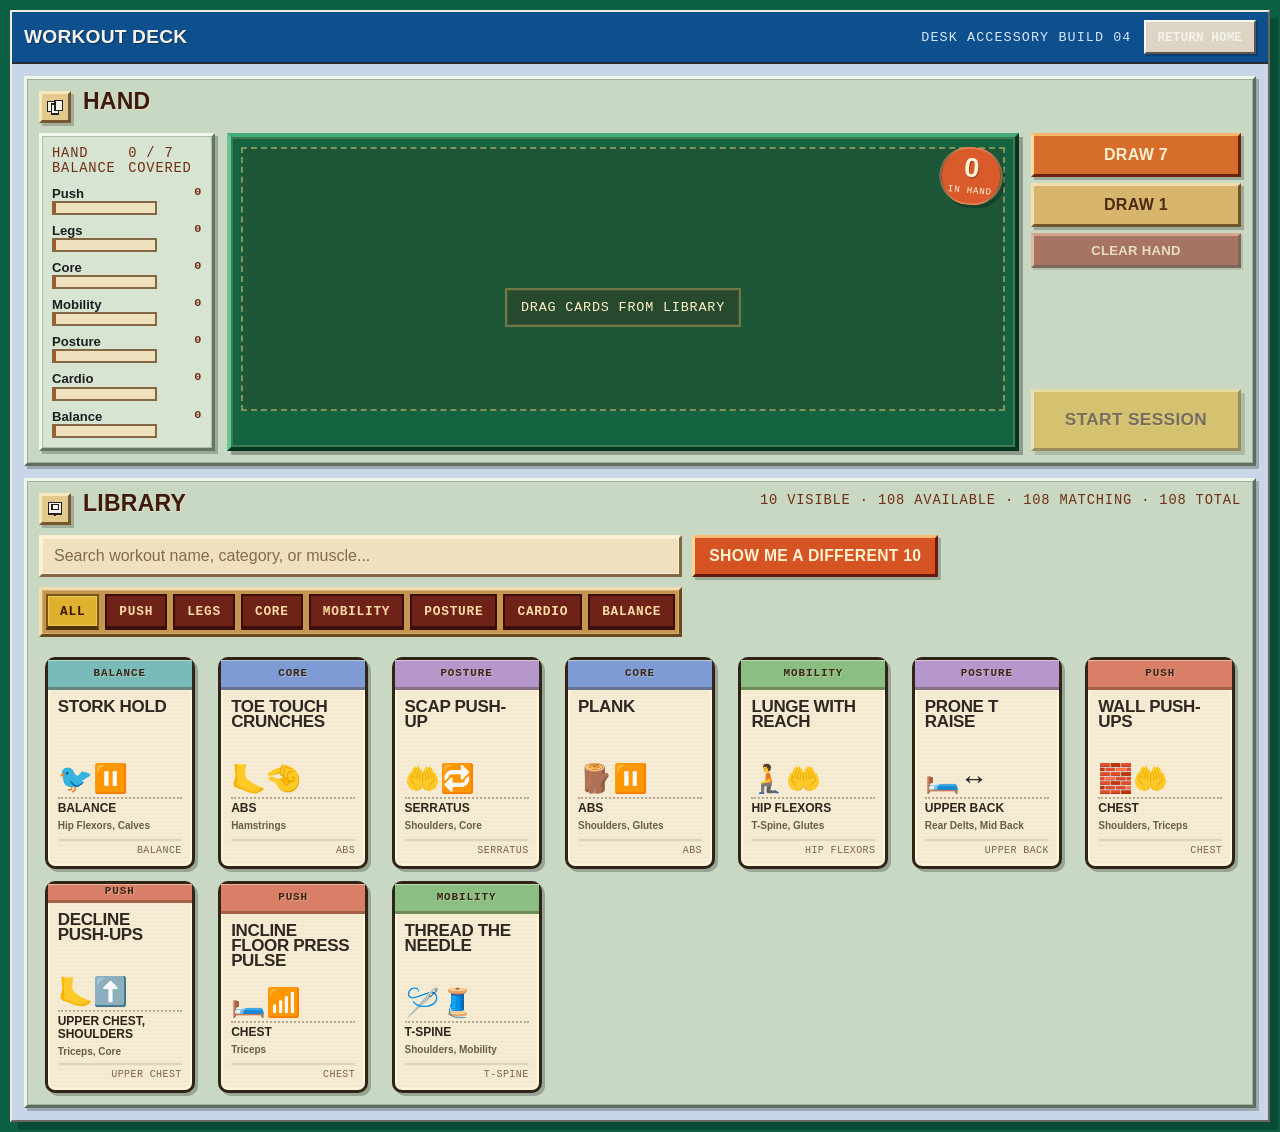
==== commit f2a51836: "Got everything working" ====
--- a/index.html
+++ b/index.html
@@ -37,31 +37,35 @@
                 </div>
               </div>
             </div>
-            <div class="deck-top-layout">
+            <div class="hand-layout">
+              <div id="handBalanceDock" class="mini-panel balance-panel">
+                <div class="balance-title-row">
+                  <div class="mono">Hand balance</div>
+                  <div id="handBalanceMeta" class="mono">0 muscles</div>
+                </div>
+                <div id="handBalanceList" class="balance-mini-list"></div>
+              </div>
               <div class="deck-stage" id="deckDropZone">
+                <button id="balancePopupBtn" class="balance-popup-btn" type="button" aria-label="Show hand balance">
+                  <svg viewBox="0 0 16 16" width="13" height="13" aria-hidden="true">
+                    <rect x="1" y="10" width="3" height="5" fill="currentColor"/>
+                    <rect x="6" y="6" width="3" height="9" fill="currentColor"/>
+                    <rect x="11" y="2" width="3" height="13" fill="currentColor"/>
+                  </svg>
+                </button>
                 <div id="handCountBubble" class="hand-count-bubble" aria-live="polite">
                   <span id="deckMetaChip" class="hand-count-num">0</span>
                   <span class="hand-count-label">In hand</span>
                 </div>
                 <div class="deck-surface" id="deckSurface"></div>
-                <button id="clearDeckBtn" class="classic-btn btn-muted deck-clear-btn">Clear hand</button>
-              </div>
-              <div class="deck-side">
-                <div class="mini-panel">
-                  <div class="mono">Quick draw</div>
-                  <div class="control-row" style="align-items:stretch">
-                    <button id="drawSevenBtn" class="classic-btn btn-random" style="flex:1">Draw 7</button>
-                    <button id="drawOneBtn" class="classic-btn btn-alt">Draw 1</button>
-                  </div>
-                </div>
-                <button id="startWorkoutBtn" class="classic-btn btn-start btn-primary-cta">Start session</button>
-                <div class="mini-panel balance-panel">
-                  <div class="balance-title-row">
-                    <div class="mono">Hand balance</div>
-                    <div id="handBalanceMeta" class="mono">0 muscles</div>
-                  </div>
-                  <div id="handBalanceList" class="balance-mini-list"></div>
-                </div>
+              </div>
+              <div class="hand-sidebar">
+                <div class="deck-actions">
+                  <button id="drawSevenBtn" class="classic-btn btn-random">Draw 7</button>
+                  <button id="drawOneBtn" class="classic-btn btn-alt">Draw 1</button>
+                  <button id="clearDeckBtn" class="classic-btn btn-muted">Clear hand</button>
+                </div>
+                <button id="startWorkoutBtn" class="classic-btn btn-primary-cta">Start session</button>
               </div>
             </div>
           </div>
@@ -82,15 +86,16 @@
                 </div>
                 <div class="mono" id="libraryMeta">10 visible · 0 matching · 0 total</div>
               </div>
-              <div class="library-controls">
-                <div class="search-wrap">
-                  <input id="searchInput" class="search-input" type="text" list="librarySuggestions" placeholder="Search workout name, category, or muscle..." />
-                  <datalist id="librarySuggestions"></datalist>
+              <div class="library-search-row">
+                <div class="library-controls">
+                  <div class="search-wrap">
+                    <input id="searchInput" class="search-input" type="text" list="librarySuggestions" placeholder="Search workout name, category, or muscle..." />
+                    <datalist id="librarySuggestions"></datalist>
+                  </div>
+                  <div class="filter-strip" id="filterStrip"></div>
                 </div>
                 <button id="differentTenBtn" class="classic-btn btn-small btn-feature">Show me a different 10</button>
-                <button id="clearSearchBtn" class="classic-btn btn-small">Clear search</button>
-              </div>
-              <div class="filter-strip" id="filterStrip"></div>
+              </div>
               <div id="libraryGrid" class="library-grid"></div>
             </div>
           </div>
@@ -99,73 +104,49 @@
 
       <section id="workoutScreen" class="screen">
         <div class="workout-grid">
-          <div class="workout-top">
-            <div class="panel pad timer-panel">
-              <div class="mono">Current exercise</div>
-              <div id="exerciseTimer" class="big-timer">00:00</div>
-              <div id="totalTimerLine" class="small-timer">00:00 + 00:00 = 00:00</div>
-            </div>
-
-            <div class="panel pad state-panel">
-              <div class="icon-tile" aria-hidden="true">
-                <svg viewBox="0 0 32 32">
-                  <rect x="3" y="8" width="12" height="16" fill="#f7f3ea" stroke="#222" stroke-width="2"/>
-                  <rect x="10" y="6" width="12" height="16" fill="#f7f3ea" stroke="#222" stroke-width="2"/>
-                  <rect x="17" y="10" width="12" height="16" fill="#f7f3ea" stroke="#222" stroke-width="2"/>
-                </svg>
-              </div>
-              <div>
-                <div class="mono">Table state</div>
-                <h2 class="state-title">Watch the hand shrink as you work through it.</h2>
-                <div class="copy">Done cards move to the completed pile. Skipped cards stay out of the muscle totals.</div>
-              </div>
-            </div>
-
-          </div>
+          <div class="workout-top"></div>
 
           <div class="workout-main">
-            <div class="panel pile-box">
-              <div>
-                <div class="pile-title">Remaining pile</div>
-                <div id="remainingMeta" class="pile-sub">0 cards left</div>
-              </div>
-              <div id="remainingPile" class="mini-pile"></div>
-              <div id="remainingList" class="list-note"></div>
+            <div class="piles-column">
+              <div class="panel pile-box">
+                <div>
+                  <div class="pile-title">Remaining pile</div>
+                  <div id="remainingMeta" class="pile-sub">0 cards left</div>
+                </div>
+                <div id="remainingPile" class="mini-pile"></div>
+                <div id="remainingList" class="list-note"></div>
+              </div>
+
+              <div class="panel pile-box">
+                <div>
+                  <div class="pile-title">Completed pile</div>
+                  <div id="doneMeta" class="pile-sub">0 done</div>
+                </div>
+                <div id="donePile" class="mini-pile"></div>
+                <div id="doneList" class="list-note">Nothing done yet.</div>
+              </div>
             </div>
 
             <div class="active-shell">
               <div class="active-top">
-                <div>
-                  <div class="mono" id="cardPosition">Card 1 of 1</div>
-                  <h2>In play</h2>
-                  <div id="workoutStateCopy" class="copy">Big card front and center, like a card table.</div>
-                </div>
-                <div class="card-counter" id="workoutStateChip">Running</div>
-              </div>
-              <div class="active-center" id="activeCardSlot"></div>
-              <div class="active-bottom">
-                <div class="active-details">
-                  <div class="active-detail-card">
-                    <div class="active-detail-label">How to do it</div>
-                    <div class="active-detail-copy" id="activeHowTo">Use Done when you finish the exercise.</div>
-                  </div>
-                  <div class="active-detail-card">
-                    <div class="active-detail-label">Tip</div>
-                    <div class="active-detail-copy" id="activeTip">Skip leaves it out of the final muscle totals.</div>
-                  </div>
-                </div>
-                <div class="active-actions">
-                  <div class="auto-panel">
-                    <div id="autoCountdown" class="auto-countdown">01:00</div>
-                    <button id="autoToggleBtn" class="classic-btn auto-toggle-btn" type="button">Auto off</button>
-                    <div class="auto-row">
-                      <button id="auto1Btn" class="classic-btn auto-minute-btn" type="button">1 min</button>
-                      <button id="auto2Btn" class="classic-btn auto-minute-btn" type="button">2 min</button>
-                      <button id="auto3Btn" class="classic-btn auto-minute-btn" type="button">3 min</button>
-                    </div>
-                    <button id="autoAdd30Btn" class="classic-btn auto-add-btn" type="button">Add 30s</button>
-                    <div id="autoMeta" class="auto-meta">Auto off</div>
-                  </div>
+                <div class="mono" id="cardPosition">Card 1 of 1</div>
+                <div class="panel pad timer-panel">
+                  <div class="mono">Current exercise</div>
+                  <div id="exerciseTimer" class="big-timer">00:00</div>
+                  <div id="totalTimerLine" class="small-timer">00:00 + 00:00 = 00:00</div>
+                </div>
+              </div>
+              <div class="active-card-row">
+                <div class="auto-panel">
+                  <div id="autoCountdown" class="auto-countdown">01:00</div>
+                  <button id="autoToggleBtn" class="classic-btn auto-toggle-btn" type="button">Auto off</button>
+                  <div class="auto-row">
+                    <button id="auto1Btn" class="classic-btn auto-minute-btn" type="button">1 min</button>
+                    <button id="auto2Btn" class="classic-btn auto-minute-btn" type="button">2 min</button>
+                    <button id="auto3Btn" class="classic-btn auto-minute-btn" type="button">3 min</button>
+                  </div>
+                  <button id="autoAdd30Btn" class="classic-btn auto-add-btn" type="button">Add 30s</button>
+                  <div id="autoMeta" class="auto-meta">Auto off</div>
                   <button id="pauseBtn" class="classic-btn pause-btn" type="button" aria-pressed="true">
                     <span class="pause-switch">
                       <span class="pause-side pause-side-off">Paused</span>
@@ -173,34 +154,38 @@
                       <span class="pause-side pause-side-on">Playing</span>
                     </span>
                   </button>
-                  <button id="doneBtn" class="classic-btn done-btn">Done with this card</button>
+                </div>
+                <div class="active-card-col">
+                  <div class="active-center" id="activeCardSlot"></div>
+                  <div class="next-btn-wrap">
+                    <svg class="progress-ring" viewBox="0 0 156 156" width="156" height="156" aria-hidden="true">
+                      <circle class="progress-ring-track" cx="78" cy="78" r="72"/>
+                      <circle class="progress-ring-fill" id="progressRingFill" cx="78" cy="78" r="72"/>
+                    </svg>
+                    <button id="doneBtn" class="classic-btn done-btn">Next</button>
+                  </div>
                   <div class="active-funfact" id="activeFunFactWrap">
                     <div class="active-funfact-label" id="activeFunFactLabel">Fun fact</div>
                     <div class="active-funfact-copy" id="activeFunFact">A fun fact will show here while a card is active.</div>
                   </div>
                 </div>
-              </div>
-            </div>
-
-            <div class="panel pile-box">
-              <div>
-                <div class="pile-title">Completed pile</div>
-                <div id="doneMeta" class="pile-sub">0 done · 0 skipped</div>
-              </div>
-              <div id="donePile" class="mini-pile"></div>
-              <div id="doneList" class="list-note">Nothing done yet.</div>
-            </div>
+                <div class="active-details">
+                  <div class="active-detail-card">
+                    <div class="active-detail-label">How to do it</div>
+                    <div class="active-detail-copy" id="activeHowTo">Use Done when you finish the exercise.</div>
+                  </div>
+                  <div class="active-detail-card">
+                    <div class="active-detail-label">Tip</div>
+                    <div class="active-detail-copy" id="activeTip">Skip leaves it out of the final muscle totals.</div>
+                  </div>
+                </div>
+              </div>
+            </div>
+
           </div>
 
           <div class="workout-bottom">
-            <div class="utility-actions">
-              <button id="prevBtn" class="classic-btn btn-alt">Previous</button>
-              <button id="skipBtn" class="classic-btn btn-alt">Skip this card</button>
-            </div>
-            <div class="finish-actions">
-              <button id="finishBtn" class="classic-btn btn-clear">Finish workout</button>
-              <button id="backToDeckBtn" class="classic-btn">Back to hand</button>
-            </div>
+            <button id="finishBtn" class="classic-btn btn-clear">Finish workout</button>
           </div>
         </div>
       </section>
@@ -215,7 +200,6 @@
             <div class="stat-stack">
               <div class="stat-box"><div class="stat-label">Total elapsed</div><div id="summaryTime" class="stat-value">00:00</div></div>
               <div class="stat-box"><div class="stat-label">Completed</div><div id="summaryCompleted" class="stat-value">0</div></div>
-              <div class="stat-box"><div class="stat-label">Skipped</div><div id="summarySkipped" class="stat-value">0</div></div>
               <button id="backToBuilderBtn" class="classic-btn btn-start">Back to hand builder</button>
             </div>
           </div>
@@ -245,16 +229,14 @@
             <div class="panel pad">
               <div class="section-head">
                 <div>
-                  <h2 class="section-title" style="font-size:2.1rem">Next time</h2>
-                  <div class="copy">A quick read on what got the most attention and what was neglected.</div>
-                </div>
-              </div>
-              <div id="summaryExerciseList" class="summary-exercise-list"></div>
+                  <h2 class="section-title" style="font-size:2.1rem">Completed cards</h2>
+                  <div class="copy">Cards you marked Done in this session.</div>
+                </div>
+              </div>
               <div class="rec-list">
                 <div class="rec-card" id="mostWorkedCard"></div>
-                <div class="rec-card" id="nextTimeCard"></div>
-                <div class="rec-card" id="notesCard"></div>
-              </div>
+              </div>
+              <div id="summaryExerciseList" class="summary-exercise-list"></div>
             </div>
           </div>
         </div>
--- a/styles.css
+++ b/styles.css
@@ -60,7 +60,7 @@
 .titlebar h1{
   margin:0;
   font-family:var(--display);
-  font-size:clamp(1.9rem,3vw,2.45rem);
+  font-size:clamp(0.95rem,1.5vw,1.25rem);
   letter-spacing:.01em;
   line-height:.92;
   text-transform:uppercase;
@@ -132,17 +132,38 @@
   font-size:.8rem;
   text-transform:uppercase
 }
-.deck-top-layout{display:grid;grid-template-columns:minmax(0,1fr) 270px;gap:12px;align-items:start;margin-top:10px}
 .deck-stage{
   background:var(--felt);
   border:2px solid #0e663c;
-  min-height:304px;
-  padding:10px 10px 56px;
+  padding:10px;
   position:relative;
   overflow:hidden;
   box-shadow:inset 0 0 0 2px rgba(0,0,0,.14);
 }
-.deck-surface{position:relative;min-height:234px;height:234px}
+.hand-layout{
+  display:grid;
+  grid-template-columns:176px minmax(0,1fr) 210px;
+  gap:12px;
+  align-items:stretch;
+  margin-top:10px;
+}
+.hand-layout #handBalanceDock{
+  font-size:.7em;
+  min-width:0;
+  overflow:hidden;
+}
+.hand-sidebar{
+  display:flex;
+  flex-direction:column;
+  gap:8px;
+}
+.hand-sidebar #startWorkoutBtn{margin-top:auto}
+.deck-actions{
+  display:flex;
+  flex-direction:column;
+  gap:6px;
+}
+.deck-surface{position:relative;min-height:264px;height:264px;overflow:hidden}
 .hand-count-bubble{
   position:absolute;
   top:10px;
@@ -179,15 +200,6 @@
   letter-spacing:.08em;
   text-transform:uppercase;
 }
-.deck-clear-btn{
-  position:absolute;
-  left:10px;
-  bottom:10px;
-  z-index:20;
-  min-height:28px;
-  padding:5px 8px;
-  font-size:.74rem;
-}
 .deck-empty{
   position:absolute;inset:0;display:grid;place-items:center;text-align:center;
   color:#eef6ef;background:rgba(255,255,255,.05);border:2px dashed rgba(255,255,255,.25)
@@ -203,13 +215,6 @@
   background:rgba(72,31,15,.22);
   border:2px solid rgba(255,207,107,.34);
   box-shadow:inset 0 0 0 1px rgba(255,244,205,.08);
-}
-.deck-side{
-  display:grid;
-  gap:10px;
-  align-content:start;
-  min-height:220px;
-  grid-template-rows:auto auto auto 1fr auto;
 }
 .mini-panel{
   background:#e8e1d3;
@@ -219,7 +224,6 @@
   display:grid;
   gap:8px
 }
-.control-row{display:flex;gap:10px;align-items:center;flex-wrap:wrap}
 .input-number,.search-input{
   min-height:42px;
   background:#f1ece0;
@@ -275,6 +279,7 @@
   padding:9px 14px;
 }
 .btn-feature:hover{box-shadow:4px 4px 0 rgba(0,0,0,.22)}
+.balance-popup-btn{display:none}
 .micro-note{padding:10px;background:#efe8da;border:2px dashed #8a8478;line-height:1.4;font-size:.92rem}
 .balance-panel{gap:10px}
 .balance-title-row{
@@ -283,8 +288,8 @@
   align-items:baseline;
   gap:8px;
 }
-.balance-mini-list{display:grid;gap:8px}
-.balance-mini-row{display:grid;gap:3px}
+.balance-mini-list{display:grid;gap:8px;min-width:0}
+.balance-mini-row{display:grid;gap:3px;min-width:0;overflow:hidden}
 .balance-mini-head{
   display:flex;
   justify-content:space-between;
@@ -309,6 +314,7 @@
 .balance-mini-head .mono{font-size:.74rem}
 .balance-mini-track{
   height:14px;
+  max-width:70%;
   background:#efe8db;
   border:2px solid #757067;
   overflow:hidden;
@@ -326,7 +332,8 @@
   font-size:.88rem;
 }
 .library-top{display:grid;gap:10px}
-.library-controls{display:grid;grid-template-columns:minmax(240px,1fr) auto auto;gap:10px;align-items:center}
+.library-search-row{display:flex;gap:10px;align-items:flex-start}
+.library-controls{display:flex;flex-direction:column;gap:10px;width:fit-content}
 .filter-strip{
   display:inline-flex;
   gap:6px;
@@ -574,12 +581,12 @@
   gap:4px;
 }
 .card .card-icon{
-  align-self:center;
+  align-self:flex-start;
   display:block;
   margin-top:0;
   font-size:28px;
   line-height:1;
-  text-align:center;
+  text-align:left;
 }
 .card.large .card-icon{
   font-size:34px;
@@ -592,7 +599,7 @@
   font-size:17px;
   min-height:62px;
   color:#2f2822;
-  text-align:center;
+  text-align:left;
   text-transform:uppercase
 }
 .card.large .name{font-size:1.92rem;min-height:102px}
@@ -668,40 +675,40 @@
   opacity:.92;
 }
 .workout-grid{display:grid;gap:12px}
-.workout-top{display:grid;grid-template-columns:250px minmax(0,1fr);gap:12px;align-items:stretch}
+.workout-top{display:none}
 .timer-panel{display:grid;gap:6px}
 .big-timer{font-family:var(--display);font-size:clamp(3.8rem,8vw,5.9rem);line-height:.82;font-weight:900;letter-spacing:-.08em}
 .small-timer{font-family:var(--mono);font-size:.98rem}
-.state-panel{display:grid;grid-template-columns:76px minmax(0,1fr);gap:12px;align-items:center}
-.state-title{font-family:var(--display);font-size:clamp(1.6rem,3vw,2.3rem);line-height:.95;letter-spacing:-.06em;font-weight:900;margin:0}
 .pause-panel{display:grid}
-.pause-btn{width:100%;min-height:100%;background:#e4df71;border-radius:0;font-size:1.02rem}
-.workout-main{display:grid;grid-template-columns:170px minmax(0,1fr) 170px;gap:12px;align-items:stretch}
-.pile-box{padding:10px;min-height:440px;display:grid;align-content:start;gap:10px}
+.pause-btn{width:100%;min-height:46px;background:#e4df71;border-radius:0;font-size:1.02rem}
+.workout-main{display:grid;grid-template-columns:170px minmax(0,1fr);gap:12px;align-items:stretch}
+.piles-column{display:flex;flex-direction:column;gap:12px}
+.pile-box{padding:10px;min-height:374px;display:grid;align-content:start;gap:10px}
 .pile-title{font-family:var(--mono);text-transform:uppercase;font-size:.86rem;letter-spacing:.06em}
 .pile-sub{font-size:.95rem;color:#4f4b44}
-.mini-pile{position:relative;height:220px}
+.mini-pile{position:relative;height:187px}
 .mini-card{position:absolute}
 .mini-card .card{transform:scale(.72);transform-origin:top left}
 .list-note{margin-top:auto;font-size:.9rem;line-height:1.45;color:#4e4a44}
 .active-shell{
   background:var(--felt);
   border:2px solid #0e663c;
-  min-height:440px;
   padding:14px;
   display:grid;
-  grid-template-rows:auto 1fr auto;
+  grid-template-rows:auto 1fr;
   gap:10px;
   box-shadow:inset 0 0 0 2px rgba(0,0,0,.14);
 }
 .active-top{display:flex;justify-content:space-between;align-items:flex-start;gap:10px}
-.active-top h2{margin:0;color:#eef5ef;font-family:var(--display);font-weight:900;font-size:clamp(1.9rem,3vw,2.8rem);letter-spacing:.01em;line-height:.9;text-transform:uppercase}
 .active-top .copy{color:#e2efe4}
-.active-center{display:grid;place-items:center;min-height:228px}
+.active-card-row{display:grid;grid-template-columns:140px 310px 282px;gap:12px;align-items:start}
+.active-card-col{display:flex;flex-direction:column;align-items:center;gap:14px}
+.active-center{display:flex;justify-content:center;}
 .active-funfact{
-  width:min(100%, 280px);
-  padding:0 2px 0 16px;
-  text-align:right;
+  width:100%;
+  max-width:282px;
+  padding:0;
+  text-align:left;
   display:grid;
   align-content:start;
 }
@@ -721,16 +728,15 @@
   font-style:italic;
   opacity:.92;
 }
-.active-bottom{display:grid;grid-template-columns:minmax(0,1fr) 280px;align-items:start;gap:14px}
-.active-details{display:grid;gap:8px;justify-items:stretch;width:100%}
-.active-actions{display:grid;justify-items:stretch;gap:10px;width:280px}
+.active-details{display:grid;gap:8px;align-content:start;}
 .auto-panel{
+  align-self:start;
   display:grid;
-  gap:8px;
+  gap:6px;
   background:rgba(72,31,15,.26);
   border:2px solid rgba(255,207,107,.3);
   box-shadow:inset 0 0 0 1px rgba(255,244,205,.08);
-  padding:10px;
+  padding:8px;
 }
 .auto-countdown{
   background:#4b120f;
@@ -739,12 +745,12 @@
   border-color:#d4944f #1f0604 #1f0604 #f2bc70;
   box-shadow:2px 2px 0 rgba(0,0,0,.24);
   font-family:var(--display);
-  font-size:1.7rem;
+  font-size:1.4rem;
   line-height:.9;
   font-weight:900;
   letter-spacing:-.05em;
   text-align:center;
-  padding:8px 10px 6px;
+  padding:6px 8px 5px;
   text-shadow:2px 2px 0 #8f3f19;
 }
 .auto-row{
@@ -775,9 +781,9 @@
   color:#4d2a11;
   border-width:3px;
   border-color:#f4deab #73552a #73552a #f4deab;
-  min-height:40px;
-  padding:8px 10px;
-  font-size:.88rem;
+  min-height:30px;
+  padding:4px 6px;
+  font-size:.78rem;
 }
 .auto-minute-btn.active{
   background:#efc54a;
@@ -817,11 +823,13 @@
   color:#fff1c5;
   line-height:1.4;
 }
-.card-counter{background:#efe8da;border:2px solid #8d877d;padding:5px 10px;font-family:var(--mono);text-transform:uppercase;font-size:.84rem}
-.done-btn{background:#f0e15d;min-width:232px;min-height:60px;font-size:1.1rem}
-.workout-bottom{display:flex;justify-content:space-between;gap:12px;flex-wrap:wrap}
-.utility-actions,.finish-actions{display:flex;gap:8px;flex-wrap:wrap}
-.utility-actions .classic-btn,.finish-actions .classic-btn{min-height:38px;padding:8px 12px;font-size:.94rem;box-shadow:2px 2px 0 rgba(0,0,0,.18)}
+.done-btn{background:#f0e15d;width:144px;height:144px;min-width:0;min-height:0;padding:0;font-size:1.2rem;font-weight:900;letter-spacing:.04em;border-radius:50%}
+.next-btn-wrap{position:relative;width:156px;height:156px;display:flex;align-items:center;justify-content:center;flex-shrink:0}
+.progress-ring{position:absolute;top:0;left:0;pointer-events:none;transform:rotate(-90deg)}
+.progress-ring-track{fill:none;stroke:rgba(255,224,139,.18);stroke-width:5}
+.progress-ring-fill{fill:none;stroke:#ffe08b;stroke-width:5;stroke-linecap:round;stroke-dasharray:452;stroke-dashoffset:452;transition:stroke-dashoffset .5s ease}
+.workout-bottom{display:flex;justify-content:center;gap:12px;flex-wrap:wrap}
+.workout-bottom .classic-btn{min-height:38px;padding:8px 12px;font-size:.94rem;box-shadow:2px 2px 0 rgba(0,0,0,.18)}
 #builderScreen .panel{
   background:#c8d8c2;
   border-width:3px;
@@ -829,14 +837,17 @@
   box-shadow:3px 3px 0 rgba(0,0,0,.22), inset 0 0 0 1px #9fb195;
 }
 #builderScreen .icon-tile{
+  width:32px;height:32px;flex:0 0 32px;
   background:#e2c98e;
   border-width:3px;
   border-color:#f7e9bc #77592c #77592c #f7e9bc;
   box-shadow:3px 3px 0 rgba(0,0,0,.2);
 }
+#builderScreen .icon-tile svg{width:20px;height:20px}
 #builderScreen .section-title{
   color:#3d1a0d;
   text-shadow:1px 1px 0 rgba(255,240,197,.45);
+  font-size:clamp(1.1rem,1.8vw,1.6rem);
 }
 #builderScreen .mono{
   color:#6f2f12;
@@ -859,7 +870,6 @@
   background:rgba(72,31,15,.18);
   border:2px dashed rgba(255,223,136,.45);
 }
-#builderScreen .deck-side .mini-panel,
 #builderScreen .balance-panel{
   background:#d7e4d1;
   border-width:3px;
@@ -976,39 +986,35 @@
   box-shadow:3px 3px 0 rgba(0,0,0,.22), inset 0 0 0 1px #b89e72;
 }
 #workoutScreen .timer-panel,
-#workoutScreen .state-panel,
 #workoutScreen .pile-box{
   background:#dbc79f;
 }
 #workoutScreen .timer-panel{
-  background:#3a1612;
-  border-color:#8d6243 #120705 #120705 #d39a55;
-  box-shadow:3px 3px 0 rgba(0,0,0,.3), inset 0 0 0 1px #7d4424;
-}
-#workoutScreen .timer-panel .mono,
+  background:none;
+  border:none;
+  box-shadow:none;
+  padding:0;
+  gap:1px;
+  display:flex;
+  flex-direction:column;
+  align-items:flex-end;
+  flex-shrink:0;
+}
+#workoutScreen .timer-panel .mono{display:none}
+#workoutScreen .timer-panel .big-timer{
+  font-size:2rem;
+  line-height:1;
+  color:#ffe08b;
+  text-shadow:1px 1px 0 #5a1c0a;
+  letter-spacing:-.04em;
+  font-weight:900;
+}
 #workoutScreen .timer-panel .small-timer{
+  font-size:.55rem;
   color:#ffd06b;
-}
-#workoutScreen .big-timer{
-  color:#ffe08b;
-  text-shadow:2px 2px 0 #8f3f19;
-  letter-spacing:-.05em;
-}
-#workoutScreen .state-panel{
-  background:#d8b56d;
-  border-color:#f4deab #73552a #73552a #f4deab;
-  box-shadow:3px 3px 0 rgba(0,0,0,.24), inset 0 0 0 1px #b97f28;
-}
-#workoutScreen .state-panel .mono{
-  color:#6f2f12;
-}
-#workoutScreen .state-title{
-  color:#34170d;
-  text-shadow:1px 1px 0 rgba(255,238,197,.45);
-}
-#workoutScreen .state-panel .copy{
-  color:#4f3422;
-}
+  line-height:1.1;
+}
+
 #workoutScreen .pause-btn{
   background:#566254;
   color:#eef2ea;
@@ -1038,8 +1044,7 @@
   height:42px;
   display:grid;
   grid-template-columns:1fr 1fr;
-  align-items:center;
-  padding:0 12px;
+  align-items:stretch;
   border:2px solid rgba(255,255,255,.14);
   box-shadow:inset 0 0 0 1px rgba(0,0,0,.18);
   overflow:hidden;
@@ -1052,24 +1057,27 @@
   letter-spacing:.1em;
   text-transform:uppercase;
   text-align:center;
-  transition:color .12s ease, opacity .12s ease;
+  display:flex;
+  align-items:center;
+  justify-content:center;
+  transition:color .14s ease, opacity .14s ease;
 }
 .pause-thumb{
   position:absolute;
-  top:3px;
-  left:3px;
-  width:calc(50% - 2px);
-  height:34px;
+  top:0;
+  left:0;
+  width:50%;
+  height:100%;
   background:#d2d8cf;
-  border:2px solid;
-  border-color:#eef2ea #596358 #596358 #f8faf7;
-  box-shadow:2px 2px 0 rgba(0,0,0,.18), inset 0 0 0 1px rgba(255,255,255,.2);
+  border-right:2px solid rgba(0,0,0,.15);
+  box-shadow:2px 0 4px rgba(0,0,0,.18);
   transition:transform .14s ease;
 }
 #workoutScreen .pause-btn.is-running .pause-thumb{
-  transform:translateX(calc(100% - 2px));
+  transform:translateX(100%);
   background:#efc54a;
-  border-color:#ffe28a #76500f #76500f #fff0ae;
+  border-right:none;
+  border-left:2px solid rgba(0,0,0,.15);
 }
 #workoutScreen .pause-btn.is-running .pause-side-on{
   color:#34180b;
@@ -1077,13 +1085,13 @@
   font-weight:700;
 }
 #workoutScreen .pause-btn.is-running .pause-side-off{
-  color:#d8eddc;
-  opacity:.72;
+  color:#c8deca;
+  opacity:.28;
+  font-weight:400;
 }
 #workoutScreen .pause-btn.is-paused .pause-thumb{
   transform:translateX(0);
-  background:#e2e6df;
-  border-color:#f4f6f1 #5f695f #5f695f #ffffff;
+  background:#8fa090;
 }
 #workoutScreen .pause-btn.is-paused .pause-side-off{
   color:#34180b;
@@ -1091,8 +1099,9 @@
   font-weight:700;
 }
 #workoutScreen .pause-btn.is-paused .pause-side-on{
-  color:#edf2eb;
-  opacity:.7;
+  color:#c8deca;
+  opacity:.28;
+  font-weight:400;
 }
 #workoutScreen .pile-box{
   background:#c9aa72;
@@ -1132,6 +1141,7 @@
   border:4px solid;
   border-color:#43aa78 #073620 #073620 #66c695;
   box-shadow:4px 4px 0 rgba(0,0,0,.28), inset 0 0 0 2px rgba(241,226,162,.18);
+  max-width:fit-content;
 }
 #workoutScreen .active-top{
   padding-bottom:10px;
@@ -1140,14 +1150,11 @@
 #workoutScreen .active-top .mono{
   color:#ffd780;
 }
-#workoutScreen .active-top h2{
-  color:#fff0bf;
-  text-shadow:2px 2px 0 rgba(62,21,8,.35);
-}
 #workoutScreen .active-top .copy{
   color:#f1ecd2;
 }
 #workoutScreen .active-center .card.large{
+  zoom:1.5;
   border-width:4px;
   border-radius:10px;
   box-shadow:5px 5px 0 rgba(0,0,0,.3), inset 0 0 0 2px #fff5d8;
@@ -1155,49 +1162,33 @@
 #workoutScreen .active-center .card .topband{
   border-bottom-width:3px;
 }
-#workoutScreen .card-counter{
-  background:#4b120f;
-  color:#ffd579;
-  border:3px solid;
-  border-color:#d4944f #1f0604 #1f0604 #f2bc70;
-  box-shadow:2px 2px 0 rgba(0,0,0,.24);
-}
 #workoutScreen .done-btn{
   background:#e0b12f;
   color:#34180b;
-  border-width:3px;
-  border-color:#ffe28a #76500f #76500f #fff0ae;
-  box-shadow:5px 5px 0 rgba(0,0,0,.26);
+  border:none;
+  box-shadow:none;
   text-shadow:1px 1px 0 rgba(255,242,187,.3);
   min-width:0;
-  min-height:74px;
-  padding:16px 24px;
-  font-size:1.24rem;
-  width:100%;
+  min-height:0;
+  padding:0;
+  font-size:1.2rem;
+  width:144px;
+  height:144px;
 }
 #workoutScreen .done-btn:hover{
   background:#efc54a;
-  box-shadow:6px 6px 0 rgba(0,0,0,.28);
-}
-#workoutScreen .utility-actions .classic-btn,
-#workoutScreen .finish-actions .classic-btn{
+  box-shadow:none;
+}
+#workoutScreen .workout-bottom .classic-btn{
+  background:#8d2117;
+  color:#ffe8c0;
   min-height:42px;
   padding:9px 13px;
   border-width:3px;
+  border-color:#db7b61 #3f0b06 #3f0b06 #f2a28c;
   box-shadow:3px 3px 0 rgba(0,0,0,.22);
 }
-#workoutScreen .utility-actions .classic-btn{
-  background:#d66d2b;
-  color:#fff0d1;
-  border-color:#ffb36b #6a240d #6a240d #ffd8a2;
-}
-#workoutScreen .finish-actions .classic-btn{
-  background:#8d2117;
-  color:#ffe8c0;
-  border-color:#db7b61 #3f0b06 #3f0b06 #f2a28c;
-}
-#workoutScreen .utility-actions .classic-btn:hover{background:#e17a34}
-#workoutScreen .finish-actions .classic-btn:hover{background:#a0281d}
+#workoutScreen .workout-bottom .classic-btn:hover{background:#a0281d}
 .summary-grid{display:grid;gap:12px}
 .summary-top{display:grid;grid-template-columns:minmax(0,1fr) 320px;gap:12px}
 .summary-felt{
@@ -1362,50 +1353,507 @@
   box-shadow:inset 0 0 0 1px #f4eedf;
 }
 .hidden{display:none !important}
-@media (max-width: 1140px){
-  .deck-top-layout{grid-template-columns:minmax(0,1fr) 248px}
-  .workout-top{grid-template-columns:230px minmax(0,1fr)}
-  .workout-main{grid-template-columns:150px minmax(0,1fr) 150px}
-}
-@media (max-width: 900px){
-  .deck-top-layout{grid-template-columns:1fr}
-  .library-controls{grid-template-columns:1fr auto;align-items:start}
-  .library-controls .search-wrap{grid-column:1/-1}
-  .workout-top{grid-template-columns:1fr}
-  .workout-main{grid-template-columns:1fr}
-  .pile-box{min-height:220px}
-  .mini-pile{height:160px}
-  .summary-top,.summary-bottom{grid-template-columns:1fr}
-}
 @media (max-width: 640px){
-  .app{padding:8px}
-  .window-body{padding:10px}
-  .titlebar{align-items:flex-start}
-  .title-right{width:100%;justify-content:space-between}
+  .app{padding:6px}
+  .window{
+    border-width:2px;
+    box-shadow:3px 3px 0 rgba(0,0,0,.22);
+    min-height:calc(100dvh - 12px);
+  }
+  .window-body{
+    padding:6px;
+    overflow:hidden;
+    display:flex;
+    flex-direction:column;
+  }
+  .screen.active{
+    display:flex;
+    flex-direction:column;
+    min-height:0;
+    height:100%;
+  }
+  .stack,
+  .summary-grid,
+  .workout-grid{
+    gap:6px;
+    min-height:0;
+    height:100%;
+  }
+  .panel.pad,
+  .pile-box,
+  .active-shell,
+  .summary-felt,
+  .stat-box,
+  .rec-card{padding:8px}
+  .titlebar{
+    align-items:flex-start;
+    gap:4px;
+    padding:6px 8px;
+  }
+  .title-left{gap:8px}
+  .titlebar h1{font-size:.72rem}
+  .title-right{
+    width:100%;
+    justify-content:space-between;
+    gap:6px;
+  }
   .title-note{display:none}
-  .library-controls{grid-template-columns:1fr}
-  .library-grid{grid-template-columns:repeat(auto-fit,minmax(138px,1fr));gap:10px}
-  .card,.card-wrap{width:138px;min-width:138px}
-  .card{height:200px}
-  .card .name{font-size:17px;min-height:62px}
-  .deck-stage{min-height:286px}
-  .deck-surface{height:216px}
-  .active-shell{min-height:380px}
-  .done-btn{min-width:0;width:100%}
-  .active-bottom{grid-template-columns:1fr}
-  .active-actions{justify-items:center}
-  .auto-panel{width:min(100%, 34rem)}
-  .active-actions .pause-btn,
-  .active-actions .done-btn{min-width:0;width:100%}
-  .active-funfact{
-    width:min(100%, 34rem);
+  .home-btn{
+    min-height:28px;
+    padding:4px 8px;
+    font-size:.68rem;
+  }
+  .section-head{
+    gap:6px;
+    align-items:flex-start;
+  }
+  .header-cluster{gap:6px}
+  .icon-tile{
+    width:16px;
+    height:16px;
+    padding:2px;
+  }
+  .icon-tile svg{width:10px;height:10px}
+  .section-title{font-size:.72rem}
+  .copy{line-height:1.25}
+  .mono{font-size:.62rem}
+
+  #builderScreen .stack,
+  #summaryScreen .summary-grid{
+    height:100%;
     min-height:0;
+  }
+  #builderScreen .stack{
+    grid-template-rows:auto auto auto 1fr auto;
+  }
+  .hand-layout{
+    grid-template-columns:1fr;
+    margin-top:4px;
+    gap:6px;
+    position:relative;
+  }
+  #handBalanceDock{display:none}
+  #handBalanceDock.balance-open{
+    display:block;
+    position:absolute;
+    top:0;
+    left:0;
+    right:0;
+    z-index:60;
+  }
+  .balance-popup-btn{
+    display:flex;
+    align-items:center;
+    justify-content:center;
+    position:absolute;
+    top:6px;
+    left:6px;
+    z-index:20;
+    width:26px;
+    height:26px;
     padding:0;
-    text-align:center;
-  }
-  .active-detail-card{min-height:0}
-  .summary-fan{left:8px;right:8px}
-  .workout-bottom{justify-content:stretch}
-  .utility-actions,.finish-actions{width:100%}
-  .utility-actions .classic-btn,.finish-actions .classic-btn{flex:1}
-}
+    min-height:0;
+    background:#1a7a4e;
+    color:#ffe8a0;
+    border:2px solid;
+    border-color:#4dbe87 #074225 #074225 #4dbe87;
+    box-shadow:2px 2px 0 rgba(0,0,0,.3);
+    cursor:pointer;
+  }
+  .balance-popup-btn:active{transform:translate(1px,1px);box-shadow:1px 1px 0 rgba(0,0,0,.3)}
+  .deck-actions{
+    flex-direction:row;
+    flex-wrap:wrap;
+  }
+  .deck-actions .classic-btn{flex:1 1 auto}
+  .hand-sidebar #startWorkoutBtn{margin-top:0;flex:1 1 100%}
+  .deck-stage{
+    min-height:132px;
+    padding:6px;
+  }
+  .deck-surface{
+    min-height:88px;
+    height:88px;
+  }
+  .hand-count-bubble{
+    top:6px;
+    right:6px;
+    min-width:38px;
+    min-height:38px;
+    padding:4px 6px;
+  }
+  .hand-count-num{font-size:1.05rem}
+  .hand-count-label{font-size:.42rem}
+  .deck-empty-copy{
+    margin-top:30px;
+    padding:6px 8px;
+    font-size:.58rem;
+  }
+  .mini-panel{padding:6px;gap:5px}
+  .btn-primary-cta{
+    min-height:30px;
+    padding:6px 8px;
+    font-size:.68rem;
+    box-shadow:2px 2px 0 rgba(0,0,0,.2);
+  }
+  .btn-feature,
+  .btn-small,
+  .classic-btn{
+    min-height:30px;
+    padding:6px 8px;
+    font-size:.7rem;
+    box-shadow:1px 1px 0 rgba(0,0,0,.16);
+  }
+  .balance-panel{gap:3px}
+  .balance-title-row{gap:3px}
+  .balance-mini-list{gap:2px}
+  .balance-mini-row{gap:1px}
+  .balance-mini-head{font-size:.44rem}
+  .balance-mini-track{height:4px}
+
+  #builderScreen .panel.pad:nth-child(2){
+    min-height:0;
+  }
+  .library-top{
+    gap:6px;
+    height:100%;
+    min-height:0;
+    display:grid;
+    grid-template-rows:auto auto auto 1fr;
+  }
+  #libraryMeta{
+    font-size:.58rem;
+    white-space:nowrap;
+  }
+  .library-search-row{flex-direction:column}
+  .library-controls{width:100%;gap:6px}
+  .search-input{
+    min-height:30px;
+    padding:6px 8px;
+    font-size:.76rem;
+  }
+  .library-search-row > .classic-btn{width:100%}
+  .filter-strip{
+    display:flex;
+    width:100%;
+    max-width:none;
+    flex-wrap:wrap;
+    padding:3px;
+    gap:3px;
+  }
+  .filter-chip{
+    flex:0 0 auto;
+    min-height:20px;
+    padding:2px 6px;
+    font-size:.52rem;
+  }
+  .library-grid{
+    margin-top:0;
+    min-height:0;
+    display:grid;
+    grid-template-columns:repeat(5, minmax(0, 1fr));
+    grid-template-rows:repeat(2, minmax(0, 1fr));
+    gap:4px;
+    overflow:hidden;
+    align-items:start;
+  }
+  .library-grid .card-wrap,
+  .library-grid .card-button{
+    width:100%;
+    min-width:0;
+  }
+  .library-grid .card{
+    width:100%;
+    min-width:0;
+    height:112px;
+    border-width:2px;
+    border-radius:7px;
+  }
+  .card .name{
+    font-size:6px;
+    min-height:16px;
+    line-height:.98;
+  }
+  .card .topband{
+    min-height:18px;
+    padding:2px 18px 2px 18px;
+  }
+  .card .title-block{padding:6px 6px 0}
+  .card .topline{
+    font-size:.42rem;
+    letter-spacing:.04em;
+  }
+  .card .meta,
+  .card .footer,
+  .card .secondary-muscles{font-size:.42rem}
+  .card .primary-muscles{font-size:.56rem}
+  .card-icon{font-size:9px}
+
+  /* workout screen: single-column layout, piles hidden */
+  #workoutScreen .workout-grid{
+    display:flex;
+    flex-direction:column;
+    height:100%;
+    gap:6px;
+  }
+  .workout-top{display:none}
+  #workoutScreen .workout-main{
+    flex:1;
+    min-height:0;
+    display:block;
+  }
+  #workoutScreen .workout-main > .piles-column{display:none}
+  #workoutScreen .active-shell{
+    height:100%;
+    min-height:0;
+    display:flex;
+    flex-direction:column;
+    gap:6px;
+    padding:8px;
+  }
+  /* top strip: card position left, timer right */
+  .active-top{
+    display:flex;
+    justify-content:space-between;
+    align-items:center;
+    gap:8px;
+    flex-shrink:0;
+  }
+  /* timer inline in top strip */
+  .active-top .timer-panel{
+    background:none !important;
+    border:none !important;
+    box-shadow:none !important;
+    padding:0;
+    gap:1px;
+    display:flex;
+    flex-direction:column;
+    align-items:flex-end;
+    flex-shrink:0;
+  }
+  .active-top .timer-panel .mono{display:none}
+  .active-top .timer-panel .big-timer{
+    font-size:1.5rem;
+    line-height:1;
+    color:#ffe08b;
+    text-shadow:1px 1px 0 #5a1c0a;
+    letter-spacing:-.04em;
+  }
+  .active-top .timer-panel .small-timer{
+    font-size:.42rem;
+    color:#ffd06b;
+    line-height:1.1;
+  }
+  /* card centered */
+  .active-center{
+    flex-shrink:0;
+    display:flex;
+    justify-content:center;
+    padding:0;
+    min-height:0;
+    overflow:visible;
+  }
+  .active-center .card.large{
+    zoom:1;
+    transform:none;
+    width:144px;
+    height:200px;
+    box-shadow:3px 3px 0 rgba(0,0,0,.28), inset 0 0 0 1px #fff5d8;
+    border-width:3px;
+  }
+  .active-detail-card{min-height:0;padding:5px 7px;text-align:left}
+  .active-detail-label{font-size:.5rem;margin-bottom:2px}
+  .active-detail-copy{font-size:.68rem;line-height:1.2;word-break:break-word}
+  .active-funfact-label{font-size:.46rem;margin-bottom:2px}
+  .active-funfact-copy{font-size:.58rem;line-height:1.14;word-break:break-word}
+  /* narrow: stack all pieces vertically using order */
+  .active-card-row{display:flex;flex-direction:column;gap:6px}
+  /* flatten active-card-col children into the flex flow */
+  .active-card-col{display:contents}
+  .active-center{order:1;flex-shrink:0;display:flex;justify-content:center;}
+  /* compact controls: flatten auto-panel into flex-wrap row */
+  .auto-panel{
+    order:2;
+    flex-shrink:0;
+    width:auto;
+    display:flex;
+    flex-wrap:wrap;
+    gap:4px;
+    align-items:stretch;
+    padding:6px;
+  }
+  .active-details{order:3;display:flex;flex-direction:column;gap:4px;min-height:0;flex-shrink:0;}
+  .active-funfact{order:4;width:100%;min-height:0;padding:2px 0 0;text-align:left}
+  /* done button: circular with progress ring */
+  .next-btn-wrap{order:5;align-self:center;width:116px;height:116px;margin:4px 0}
+  .progress-ring{display:block;width:116px;height:116px}
+  .done-btn{
+    width:100px;
+    height:100px;
+    border-radius:50%;
+    min-height:0;
+    font-size:.9rem;
+    padding:0;
+    border:none;
+    box-shadow:none;
+    line-height:1.1;
+  }
+  .auto-row{display:contents}
+  /* show countdown as first row of control cluster */
+  .auto-countdown{display:block;order:0;flex:1 1 100%;font-size:1.1rem;padding:4px 10px 3px;text-align:center}
+  .auto-meta{display:none}
+  /* row 2: pause + auto toggle, each half-width */
+  .pause-btn{order:1;flex:1 1 calc(50% - 2px);min-width:0;min-height:34px}
+  .auto-toggle-btn{order:2;flex:1 1 calc(50% - 2px);min-width:0;min-height:30px;font-size:.62rem}
+  /* row 2: presets, each quarter-width */
+  .auto-minute-btn{order:3;flex:1 1 calc(25% - 3px);min-width:0;min-height:26px;padding:4px 2px;font-size:.6rem}
+  .auto-add-btn{order:4;flex:1 1 calc(25% - 3px);min-width:0;min-height:26px;padding:4px 2px;font-size:.6rem}
+  /* finish button */
+  .workout-bottom{flex-shrink:0;justify-content:center;gap:4px}
+  .workout-bottom .classic-btn{min-width:0;min-height:28px;padding:5px 8px;font-size:.62rem}
+
+  #summaryScreen .summary-grid{
+    grid-template-rows:auto auto 1fr;
+  }
+  .summary-top,
+  .summary-bottom{
+    gap:4px;
+  }
+  .summary-top{grid-template-columns:1fr}
+  .summary-bottom{
+    grid-template-columns:1fr;
+    min-height:0;
+  }
+  .summary-bottom > .panel:first-child{order:2}
+  .summary-bottom > .panel:last-child{order:1}
+  .summary-bottom > .panel{
+    min-height:0;
+    overflow:hidden;
+  }
+  .stat-stack{
+    gap:4px;
+    grid-template-columns:1fr 1fr;
+    display:grid;
+  }
+  .stat-stack #backToBuilderBtn{grid-column:1/-1}
+  .summary-top .stat-stack{order:1}
+  .summary-top .summary-felt{order:2}
+  .summary-felt{
+    min-height:104px;
+    padding:6px;
+  }
+  .summary-fan{
+    left:6px;
+    right:6px;
+    bottom:6px;
+    height:74px;
+  }
+  .stat-box,.rec-card{padding:6px}
+  .stat-label{font-size:.52rem}
+  .stat-value{font-size:clamp(1rem,7vw,1.5rem)}
+  #backToBuilderBtn{
+    min-height:30px;
+    padding:6px 8px;
+    font-size:.62rem;
+  }
+  .bar-head{font-size:.68rem}
+  .summary-exercise-list{
+    gap:4px;
+    margin-bottom:6px;
+    max-height:110px;
+    overflow:auto;
+  }
+  .summary-exercise-item{
+    padding:5px 6px;
+  }
+  .summary-exercise-head{
+    font-size:.52rem;
+    gap:4px;
+  }
+  .summary-exercise-title{
+    font-size:.7rem;
+    margin-top:2px;
+  }
+  .bar-list,
+  .rec-list{
+    gap:4px;
+    margin-top:6px;
+    max-height:none;
+    overflow:visible;
+  }
+  .bar-row{
+    padding:5px 6px;
+  }
+  .bar-track{height:12px}
+  .note-box{
+    padding:8px;
+    font-size:.68rem;
+    line-height:1.24;
+  }
+  .pause-switch{
+    height:28px;
+    padding:0 8px;
+  }
+  .pause-side{
+    font-size:.5rem;
+    letter-spacing:.06em;
+  }
+  .pause-thumb{
+    top:2px;
+    left:2px;
+    width:calc(50% - 2px);
+    height:22px;
+    box-shadow:1px 1px 0 rgba(0,0,0,.15), inset 0 0 0 1px rgba(255,255,255,.18);
+  }
+}
+@media (max-width: 420px){
+  .app{padding:4px}
+  .window{
+    min-height:calc(100dvh - 8px);
+  }
+  .titlebar{
+    min-height:40px;
+    padding:4px 6px;
+    gap:4px;
+  }
+  .titlebar h1{
+    font-size:.58rem;
+    line-height:.88;
+  }
+  .title-right{gap:4px}
+  .home-btn{
+    min-height:22px;
+    padding:3px 6px;
+    font-size:.5rem;
+    box-shadow:1px 1px 0 rgba(0,0,0,.16);
+  }
+  .window-body{padding:4px}
+
+  #workoutScreen .workout-grid{gap:4px}
+  #workoutScreen .active-shell{gap:4px;padding:6px}
+  #workoutScreen .active-top .timer-panel .big-timer{font-size:1.3rem}
+  #workoutScreen .active-center .card.large{
+    width:124px;
+    height:174px;
+    border-width:3px;
+    box-shadow:2px 2px 0 rgba(0,0,0,.22), inset 0 0 0 1px #fff5d8;
+    overflow:hidden;
+  }
+  #workoutScreen .active-center .card.large .topband{height:24px;padding-left:28px;padding-right:28px}
+  #workoutScreen .active-center .card.large .topband-label{font-size:10px;letter-spacing:.06em}
+  #workoutScreen .active-center .card.large .card-info-toggle{width:22px;height:22px;font-size:12px;top:4px;right:4px}
+  #workoutScreen .active-center .card.large .body{padding:6px 7px 7px;gap:3px;overflow:hidden}
+  #workoutScreen .active-center .card.large .name{font-size:1rem;min-height:48px;line-height:.92}
+  #workoutScreen .active-center .card.large .card-icon{font-size:22px}
+  #workoutScreen .active-center .card.large .muscle-groups{gap:3px;padding-top:2px}
+  #workoutScreen .active-center .card.large .primary-muscles{font-size:9px;line-height:1.1}
+  #workoutScreen .active-center .card.large .secondary-muscles{font-size:7px;line-height:1.12}
+  #workoutScreen .active-center .card.large .footer{display:none}
+  #workoutScreen .active-details{gap:4px}
+  #workoutScreen .active-detail-copy{font-size:.58rem;line-height:1.12}
+  #workoutScreen .active-funfact-copy{font-size:.5rem}
+  #workoutScreen .next-btn-wrap{width:96px;height:96px}
+  #workoutScreen .progress-ring{width:96px;height:96px}
+  #workoutScreen .done-btn{width:82px;height:82px;border-radius:50%;min-height:0;font-size:.8rem;padding:0;border:none;box-shadow:none}
+  #workoutScreen .workout-bottom .classic-btn{min-height:24px;padding:4px 5px;font-size:.5rem}
+}
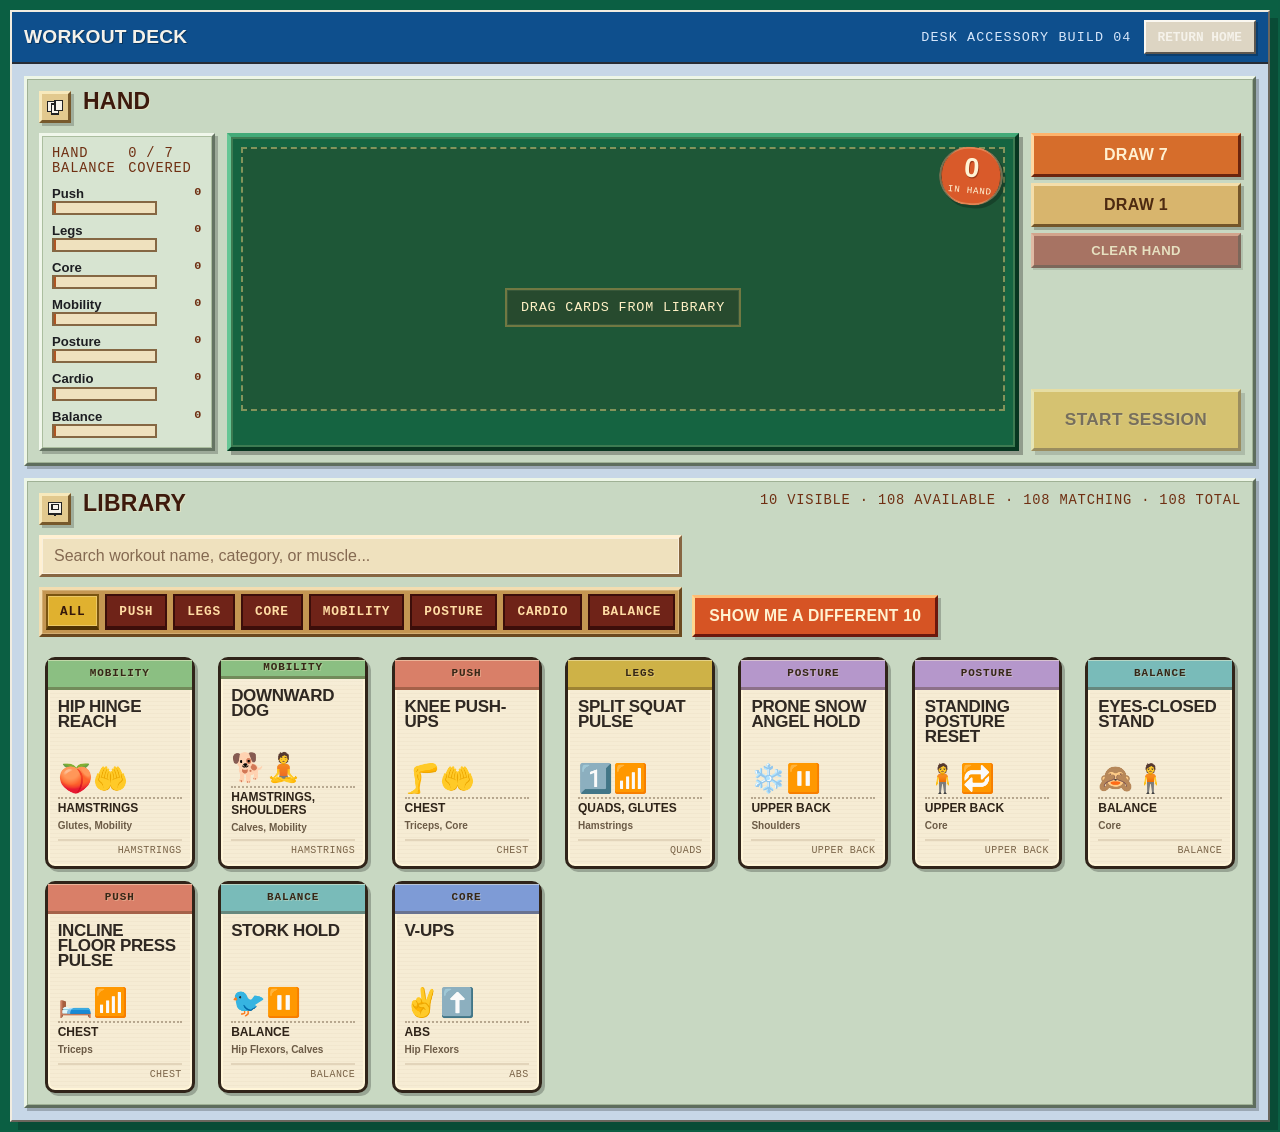
==== commit 2dfc19f8: "Improving polish" ====
--- a/index.html
+++ b/index.html
@@ -164,6 +164,7 @@
                     </svg>
                     <button id="doneBtn" class="classic-btn done-btn">Next</button>
                   </div>
+                  <button id="skipBtn" class="skip-btn" type="button">Skip</button>
                   <div class="active-funfact" id="activeFunFactWrap">
                     <div class="active-funfact-label" id="activeFunFactLabel">Fun fact</div>
                     <div class="active-funfact-copy" id="activeFunFact">A fun fact will show here while a card is active.</div>
@@ -264,6 +265,27 @@
   </div>
 </div>
 
+<div id="cardPreviewOverlay" class="card-preview-overlay hidden" aria-hidden="true" aria-modal="true" role="dialog">
+  <div class="card-preview-backdrop" id="cardPreviewBackdrop"></div>
+  <div class="card-preview-panel">
+    <div class="card-preview-card" id="cardPreviewSlot"></div>
+    <div class="card-preview-info">
+      <div class="card-preview-section">
+        <div class="card-preview-label">How to do it</div>
+        <div class="card-preview-copy" id="cardPreviewHowTo"></div>
+      </div>
+      <div class="card-preview-section">
+        <div class="card-preview-label">Tip</div>
+        <div class="card-preview-copy" id="cardPreviewTip"></div>
+      </div>
+    </div>
+    <div class="card-preview-btns">
+      <button id="cardPreviewAddBtn" class="classic-btn card-preview-add" type="button">Add to hand</button>
+      <button id="cardPreviewCloseBtn" class="classic-btn card-preview-close" type="button">Close</button>
+    </div>
+  </div>
+</div>
+
 <script src="exercises.js"></script>
 <script src="app.js"></script>
 </body>
--- a/styles.css
+++ b/styles.css
@@ -332,8 +332,9 @@
   font-size:.88rem;
 }
 .library-top{display:grid;gap:10px}
-.library-search-row{display:flex;gap:10px;align-items:flex-start}
+.library-search-row{display:flex;gap:10px;align-items:flex-end}
 .library-controls{display:flex;flex-direction:column;gap:10px;width:fit-content}
+#differentTenBtn{align-self:flex-end}
 .filter-strip{
   display:inline-flex;
   gap:6px;
@@ -701,7 +702,7 @@
 }
 .active-top{display:flex;justify-content:space-between;align-items:flex-start;gap:10px}
 .active-top .copy{color:#e2efe4}
-.active-card-row{display:grid;grid-template-columns:140px 310px 282px;gap:12px;align-items:start}
+.active-card-row{display:grid;grid-template-columns:164px 310px 282px;gap:12px;align-items:start}
 .active-card-col{display:flex;flex-direction:column;align-items:center;gap:14px}
 .active-center{display:flex;justify-content:center;}
 .active-funfact{
@@ -804,12 +805,11 @@
 }
 .active-detail-card{
   width:100%;
-  min-height:168px;
   background:rgba(72,31,15,.32);
   border:2px solid rgba(255,207,107,.38);
   box-shadow:inset 0 0 0 1px rgba(255,244,205,.08);
   padding:10px 12px;
-  text-align:center;
+  text-align:left;
 }
 .active-detail-label{
   font-family:var(--mono);
@@ -826,8 +826,25 @@
 .done-btn{background:#f0e15d;width:144px;height:144px;min-width:0;min-height:0;padding:0;font-size:1.2rem;font-weight:900;letter-spacing:.04em;border-radius:50%}
 .next-btn-wrap{position:relative;width:156px;height:156px;display:flex;align-items:center;justify-content:center;flex-shrink:0}
 .progress-ring{position:absolute;top:0;left:0;pointer-events:none;transform:rotate(-90deg)}
-.progress-ring-track{fill:none;stroke:rgba(255,224,139,.18);stroke-width:5}
+.progress-ring-track{fill:none;stroke:rgba(255,224,139,.4);stroke-width:5}
 .progress-ring-fill{fill:none;stroke:#ffe08b;stroke-width:5;stroke-linecap:round;stroke-dasharray:452;stroke-dashoffset:452;transition:stroke-dashoffset .5s ease}
+.skip-btn{
+  background:none;
+  border:none;
+  box-shadow:none;
+  color:rgba(255,220,160,.55);
+  font-family:var(--mono);
+  font-size:.68rem;
+  text-transform:uppercase;
+  letter-spacing:.1em;
+  padding:4px 8px;
+  min-height:0;
+  cursor:pointer;
+  text-decoration:underline;
+  text-underline-offset:3px;
+  text-decoration-style:dotted;
+}
+.skip-btn:hover{color:rgba(255,220,160,.9);transform:none;box-shadow:none}
 .workout-bottom{display:flex;justify-content:center;gap:12px;flex-wrap:wrap}
 .workout-bottom .classic-btn{min-height:38px;padding:8px 12px;font-size:.94rem;box-shadow:2px 2px 0 rgba(0,0,0,.18)}
 #builderScreen .panel{
@@ -1010,7 +1027,7 @@
   font-weight:900;
 }
 #workoutScreen .timer-panel .small-timer{
-  font-size:.55rem;
+  font-size:.68rem;
   color:#ffd06b;
   line-height:1.1;
 }
@@ -1352,6 +1369,100 @@
   line-height:1.4;
   box-shadow:inset 0 0 0 1px #f4eedf;
 }
+/* ── Card preview overlay ─────────────────────────────── */
+.card-preview-overlay{
+  position:fixed;
+  inset:0;
+  z-index:220;
+  display:flex;
+  align-items:flex-start;
+  justify-content:center;
+  overflow-y:auto;
+  overscroll-behavior:contain;
+  padding:16px 12px 24px;
+}
+.card-preview-backdrop{
+  position:fixed;
+  inset:0;
+  background:rgba(0,0,0,.74);
+  z-index:0;
+}
+.card-preview-panel{
+  position:relative;
+  z-index:1;
+  width:100%;
+  max-width:340px;
+  background:#1d5e38;
+  border:3px solid;
+  border-color:#43aa78 #073620 #073620 #66c695;
+  box-shadow:6px 6px 0 rgba(0,0,0,.45), inset 0 0 0 2px rgba(241,226,162,.14);
+  padding:14px;
+  display:grid;
+  gap:12px;
+}
+.card-preview-card{
+  display:flex;
+  justify-content:center;
+}
+.card-preview-card .card.large{
+  zoom:1.1;
+  border-width:4px;
+  border-radius:10px;
+  box-shadow:5px 5px 0 rgba(0,0,0,.3), inset 0 0 0 2px #fff5d8;
+}
+.card-preview-info{
+  display:grid;
+  gap:8px;
+}
+.card-preview-section{display:grid;gap:3px}
+.card-preview-label{
+  font-family:var(--mono);
+  font-size:.68rem;
+  text-transform:uppercase;
+  letter-spacing:.09em;
+  color:#f2c56a;
+  opacity:.88;
+}
+.card-preview-copy{
+  color:#fff1c5;
+  font-size:.88rem;
+  line-height:1.4;
+}
+.card-preview-btns{
+  display:grid;
+  grid-template-columns:1fr auto;
+  gap:8px;
+  align-items:center;
+}
+.card-preview-add{
+  background:#e0b12f;
+  color:#34180b;
+  border-width:3px;
+  border-color:#ffe28a #76500f #76500f #fff0ae;
+  box-shadow:3px 3px 0 rgba(0,0,0,.24);
+  text-shadow:1px 1px 0 rgba(255,242,187,.3);
+  min-height:46px;
+}
+.card-preview-add:hover{background:#efc54a}
+.card-preview-add:disabled{
+  opacity:.45;
+  cursor:not-allowed;
+  background:#a07a22;
+  transform:none;
+  box-shadow:1px 1px 0 rgba(0,0,0,.2);
+}
+.card-preview-close{
+  background:rgba(72,31,15,.36);
+  color:#ffdca4;
+  border-width:2px;
+  border-color:#a07450 #3a1808 #3a1808 #c89a6a;
+  box-shadow:2px 2px 0 rgba(0,0,0,.2);
+  min-height:46px;
+  padding:8px 12px;
+  white-space:nowrap;
+}
+.card-preview-close:hover{background:rgba(72,31,15,.55)}
+/* ────────────────────────────────────────────────────── */
 .hidden{display:none !important}
 @media (max-width: 640px){
   .app{padding:6px}
@@ -1432,6 +1543,8 @@
     gap:6px;
     position:relative;
   }
+  .hand-sidebar{order:-1}
+  .deck-stage{order:0}
   #handBalanceDock{display:none}
   #handBalanceDock.balance-open{
     display:block;
@@ -1537,23 +1650,25 @@
     display:flex;
     width:100%;
     max-width:none;
-    flex-wrap:wrap;
-    padding:3px;
-    gap:3px;
+    flex-wrap:nowrap;
+    padding:2px;
+    gap:2px;
   }
   .filter-chip{
-    flex:0 0 auto;
-    min-height:20px;
-    padding:2px 6px;
-    font-size:.52rem;
+    flex:1 1 0;
+    min-width:0;
+    min-height:30px;
+    padding:3px 2px;
+    font-size:.5rem;
+    letter-spacing:.04em;
+    text-align:center;
   }
   .library-grid{
     margin-top:0;
     min-height:0;
     display:grid;
-    grid-template-columns:repeat(5, minmax(0, 1fr));
-    grid-template-rows:repeat(2, minmax(0, 1fr));
-    gap:4px;
+    grid-template-columns:repeat(3, minmax(0, 1fr));
+    gap:6px;
     overflow:hidden;
     align-items:start;
   }
@@ -1565,30 +1680,36 @@
   .library-grid .card{
     width:100%;
     min-width:0;
-    height:112px;
+    height:140px;
     border-width:2px;
     border-radius:7px;
   }
   .card .name{
-    font-size:6px;
-    min-height:16px;
-    line-height:.98;
+    font-size:13px;
+    min-height:28px;
+    line-height:.94;
   }
   .card .topband{
-    min-height:18px;
-    padding:2px 18px 2px 18px;
-  }
+    min-height:22px;
+    padding:3px 22px;
+  }
+  .card .topband-label{font-size:9px;letter-spacing:.06em}
   .card .title-block{padding:6px 6px 0}
   .card .topline{
-    font-size:.42rem;
+    font-size:.6rem;
     letter-spacing:.04em;
   }
   .card .meta,
   .card .footer,
-  .card .secondary-muscles{font-size:.42rem}
-  .card .primary-muscles{font-size:.56rem}
-  .card-icon{font-size:9px}
+  .card .secondary-muscles{font-size:.6rem}
+  .card .primary-muscles{font-size:.72rem}
+  .card-icon{font-size:16px}
 
+  /* workout screen active card readable typography (421-640px range) */
+  #workoutScreen .active-center .card.large .name{font-size:.88rem;min-height:36px;line-height:.92}
+  #workoutScreen .active-center .card.large .card-icon{font-size:18px}
+  #workoutScreen .active-center .card.large .primary-muscles{font-size:11px;line-height:1.1}
+  #workoutScreen .active-center .card.large .secondary-muscles{font-size:9px;line-height:1.12}
   /* workout screen: single-column layout, piles hidden */
   #workoutScreen .workout-grid{
     display:flex;
@@ -1673,7 +1794,7 @@
   .active-center{order:1;flex-shrink:0;display:flex;justify-content:center;}
   /* compact controls: flatten auto-panel into flex-wrap row */
   .auto-panel{
-    order:2;
+    order:4;
     flex-shrink:0;
     width:auto;
     display:flex;
@@ -1682,10 +1803,11 @@
     align-items:stretch;
     padding:6px;
   }
-  .active-details{order:3;display:flex;flex-direction:column;gap:4px;min-height:0;flex-shrink:0;}
-  .active-funfact{order:4;width:100%;min-height:0;padding:2px 0 0;text-align:left}
+  .active-details{order:5;display:flex;flex-direction:column;gap:4px;min-height:0;flex-shrink:0;}
+  .active-funfact{order:6;width:100%;min-height:0;padding:2px 0 0;text-align:left}
   /* done button: circular with progress ring */
-  .next-btn-wrap{order:5;align-self:center;width:116px;height:116px;margin:4px 0}
+  .next-btn-wrap{order:2;align-self:center;width:116px;height:116px;margin:4px 0}
+  .skip-btn{order:3;align-self:center;}
   .progress-ring{display:block;width:116px;height:116px}
   .done-btn{
     width:100px;
@@ -1703,7 +1825,7 @@
   .auto-countdown{display:block;order:0;flex:1 1 100%;font-size:1.1rem;padding:4px 10px 3px;text-align:center}
   .auto-meta{display:none}
   /* row 2: pause + auto toggle, each half-width */
-  .pause-btn{order:1;flex:1 1 calc(50% - 2px);min-width:0;min-height:34px}
+  .pause-btn{order:1;flex:1 1 calc(50% - 2px);min-width:0;min-height:44px}
   .auto-toggle-btn{order:2;flex:1 1 calc(50% - 2px);min-width:0;min-height:30px;font-size:.62rem}
   /* row 2: presets, each quarter-width */
   .auto-minute-btn{order:3;flex:1 1 calc(25% - 3px);min-width:0;min-height:26px;padding:4px 2px;font-size:.6rem}
